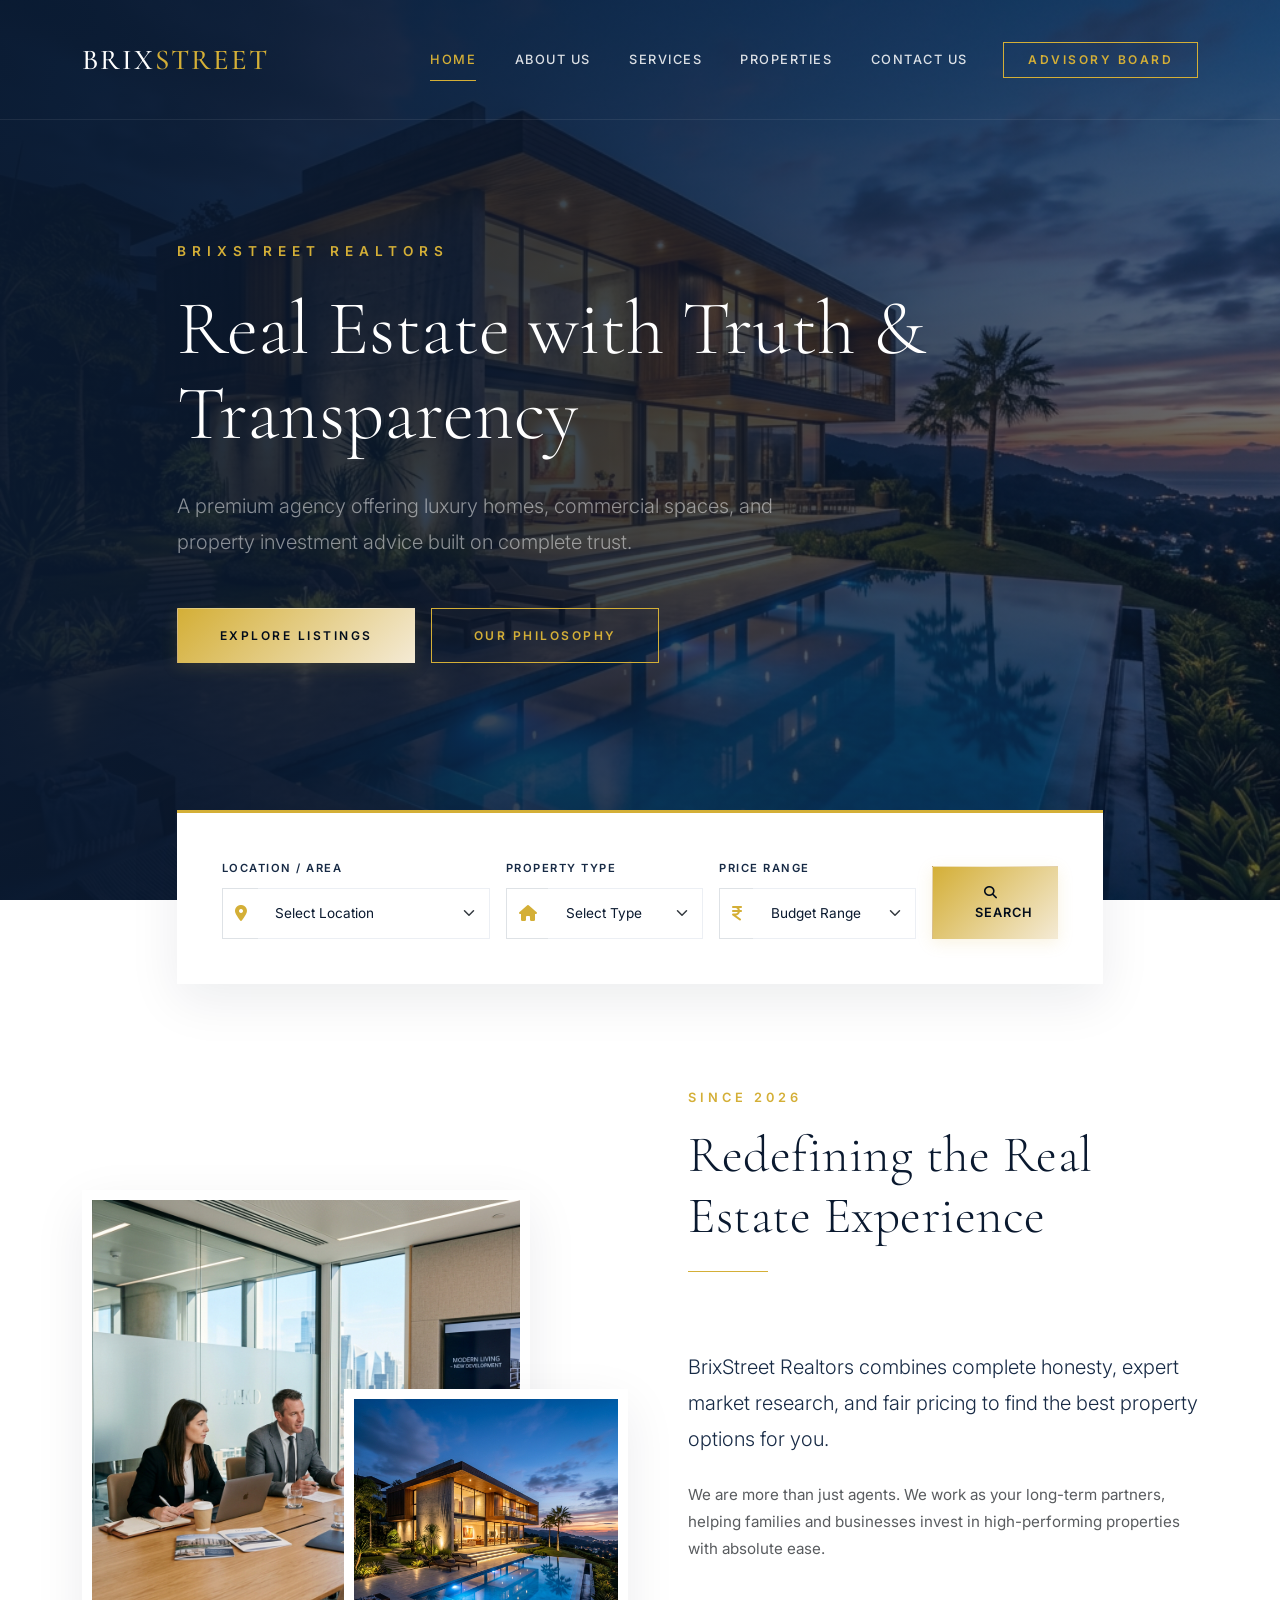
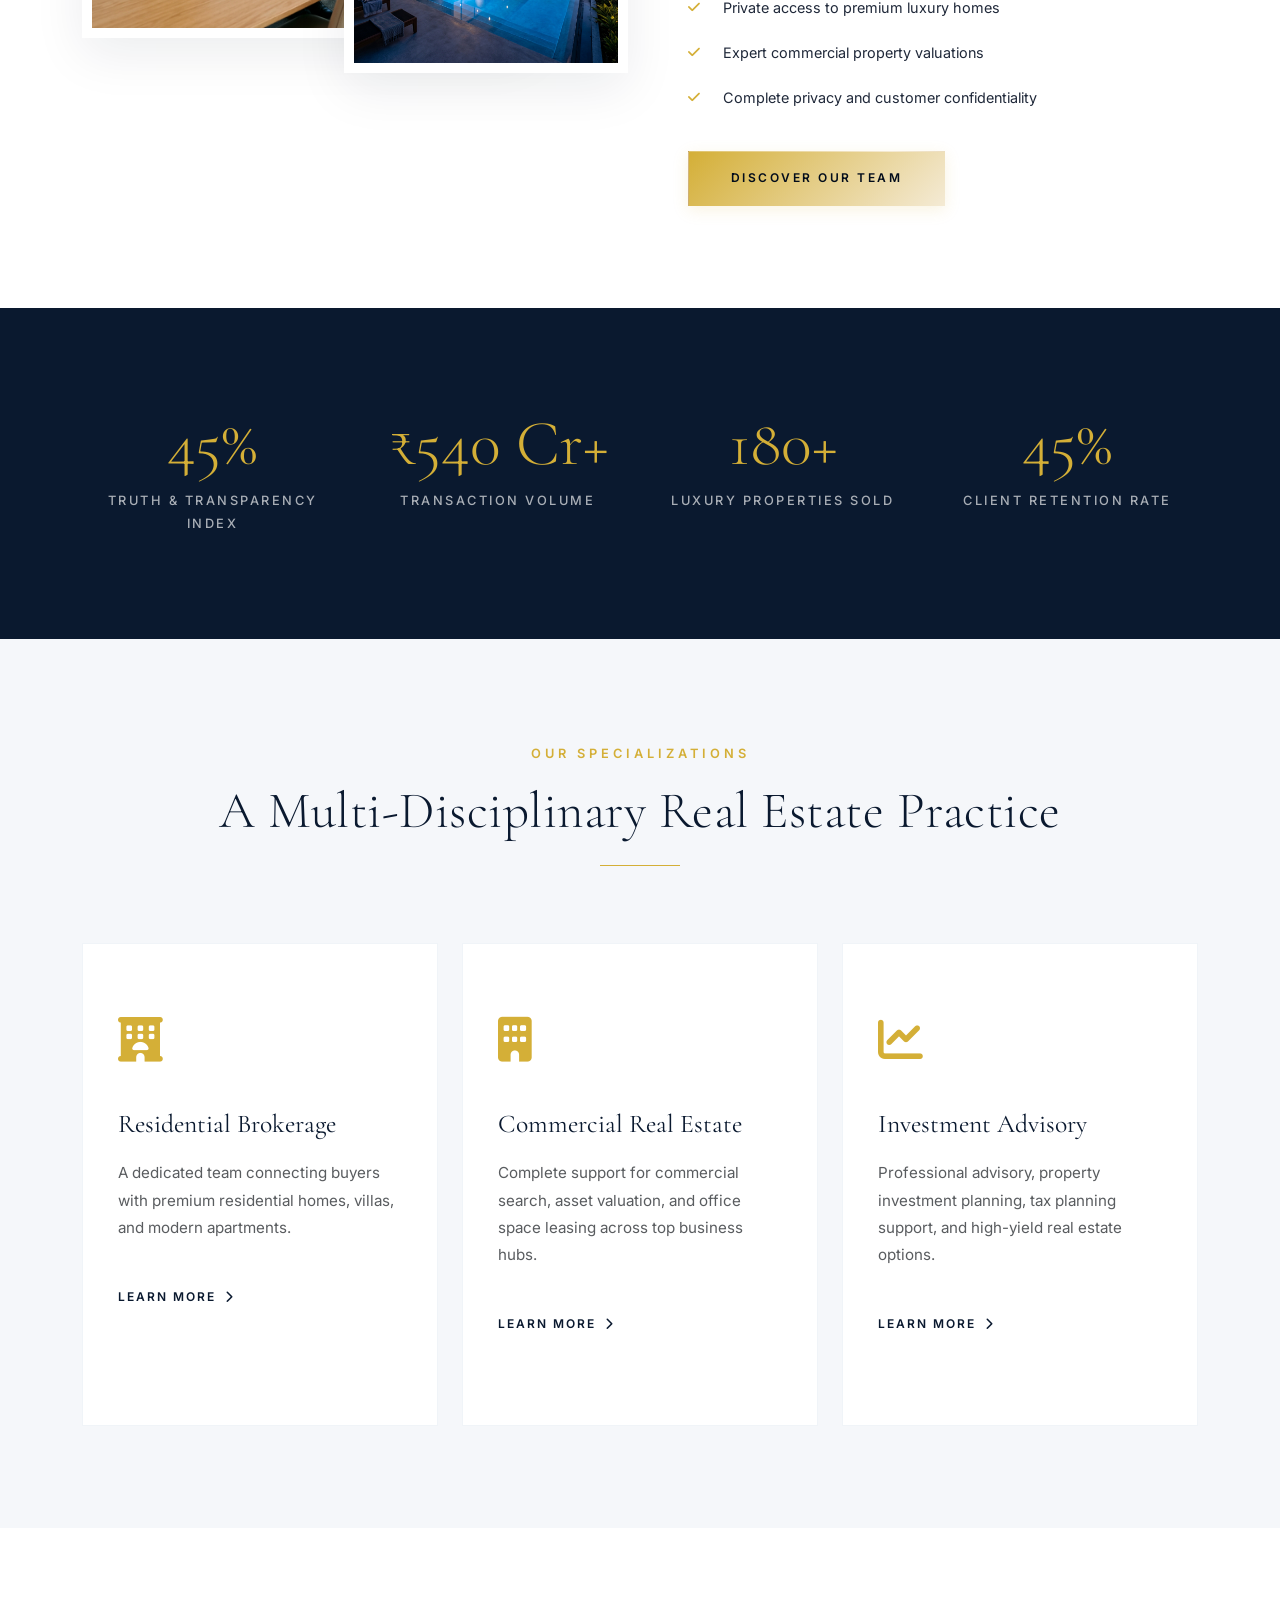
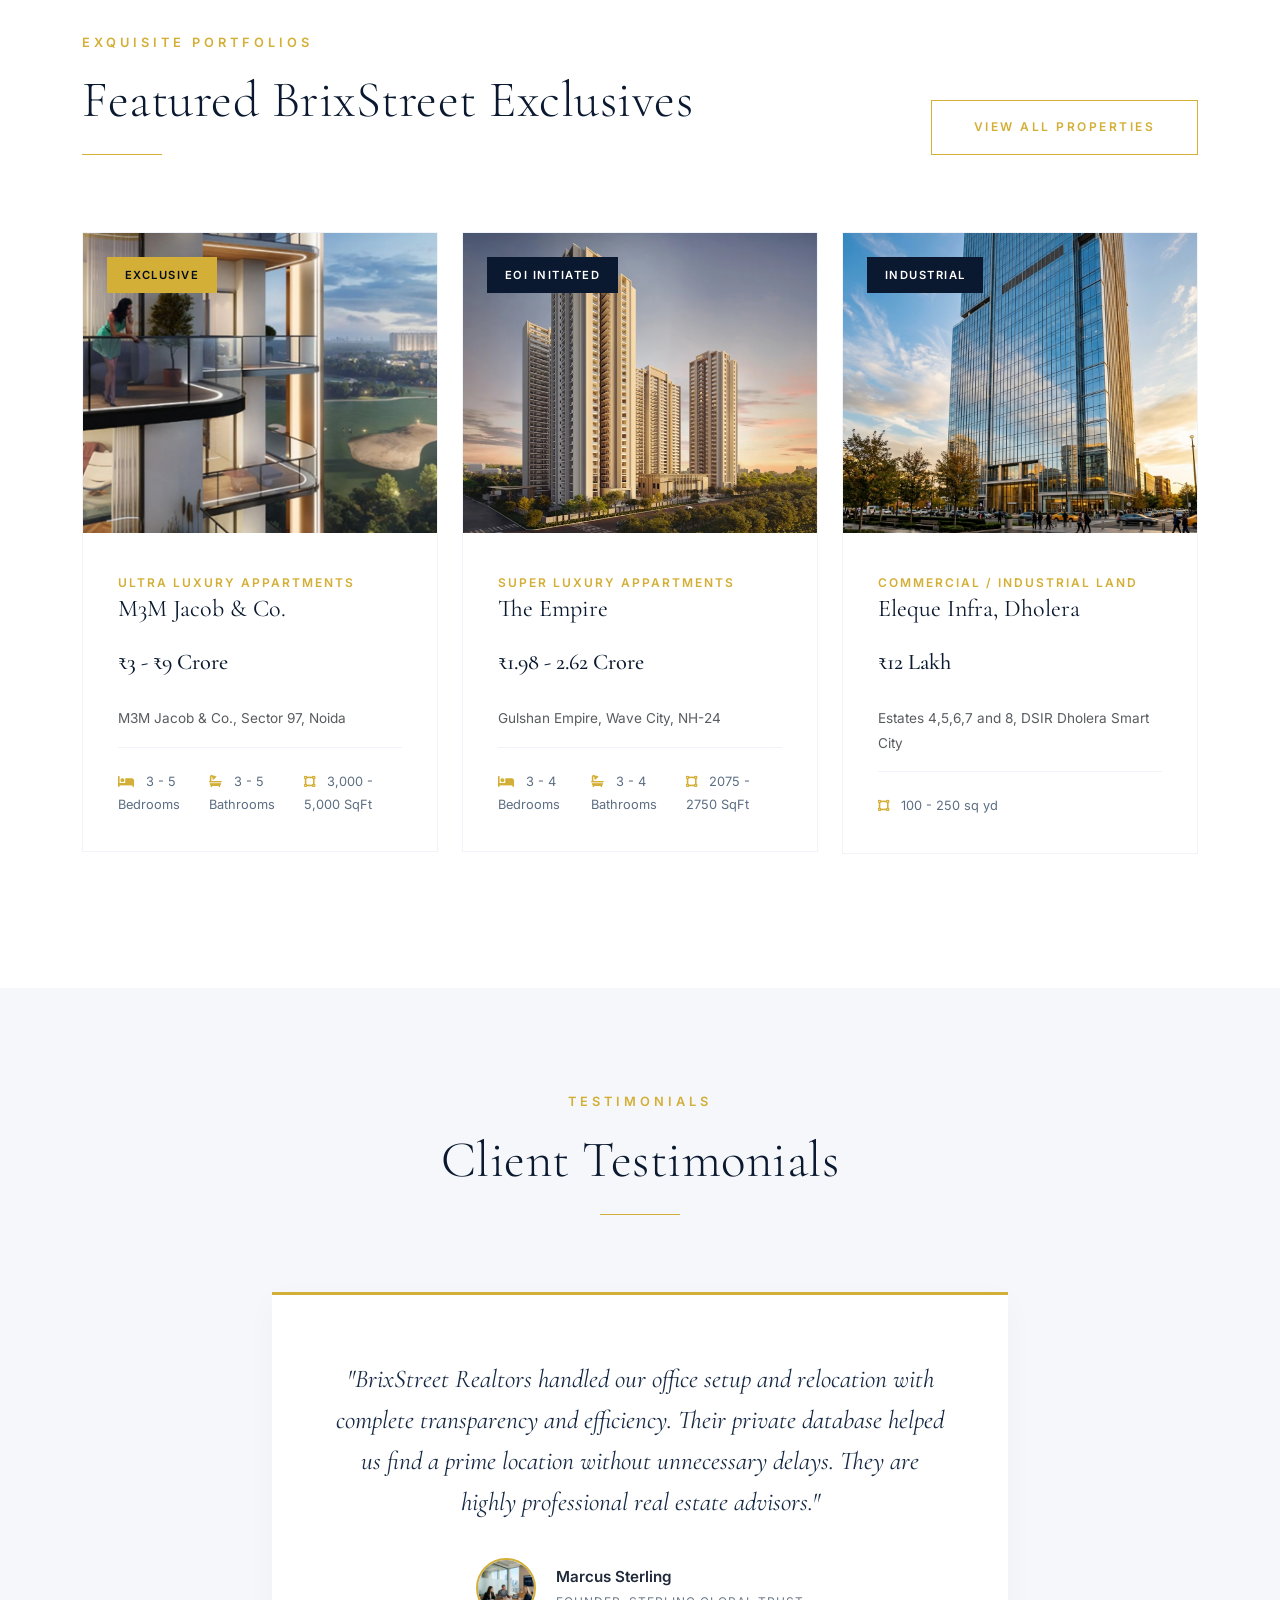
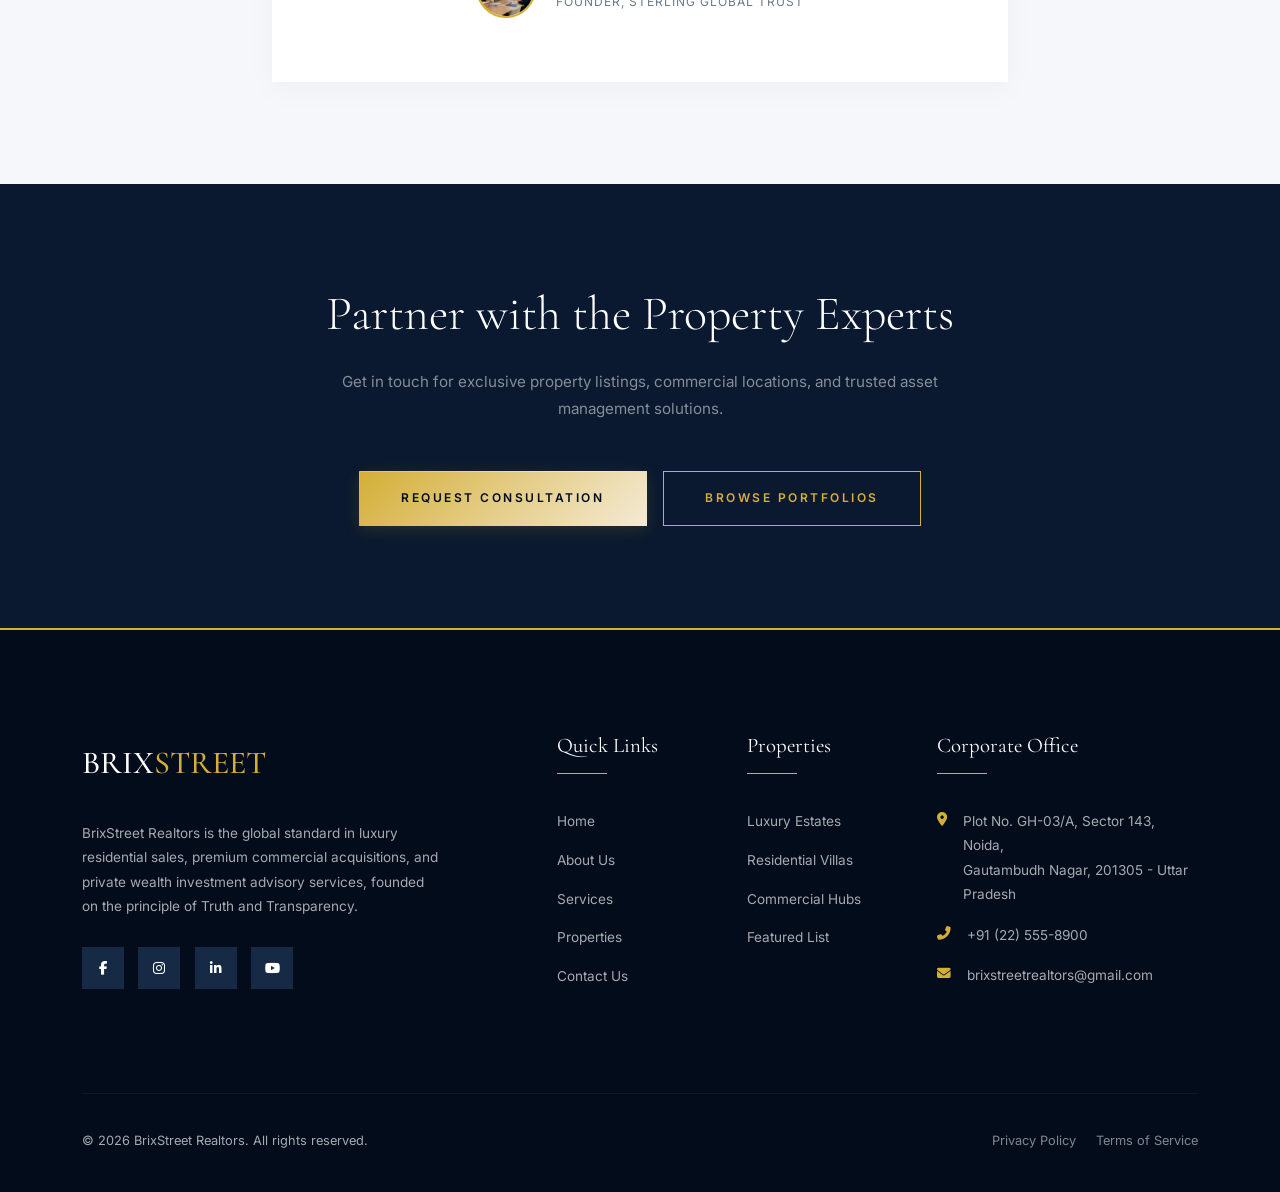
==== index.html @ 26a842df "Website rebaselined with modular and reusalbe properties page. v0.41 Properties page to be modular a" ====
<!DOCTYPE html>
<html lang="en">
<head>
    <meta charset="UTF-8">
    <meta name="viewport" content="width=device-width, initial-scale=1.0">
    <title>BrixStreet Realtors | Real Estate with Truth & Transparency</title>
    <!-- Meta Tags for SEO -->
    <meta name="description" content="BrixStreet Realtors is a premium real estate agency built on Truth and Transparency, curating luxury homes, commercial spaces, and residential properties.">
    <meta name="keywords" content="BrixStreet, luxury homes, commercial real estate, investment advisory, realtors, premium properties, buy house, India">
    <meta name="author" content="BrixStreet Realtors">
    <link rel="canonical" href="https://www.brixstreet.com/index.html">
    
    <!-- Bootstrap CSS -->
    <link href="https://cdn.jsdelivr.net/npm/bootstrap@5.3.2/dist/css/bootstrap.min.css" rel="stylesheet">
    <!-- Font Awesome Icons -->
    <link href="https://cdnjs.cloudflare.com/ajax/libs/font-awesome/6.4.0/css/all.min.css" rel="stylesheet">
    <!-- Custom Style Sheet -->
    <link href="css/style.css" rel="stylesheet">

    <!-- Schema Markup JSON-LD -->
    <script type="application/ld+json">
    {
      "@context": "https://schema.org",
      "@type": "RealEstateAgent",
      "name": "BrixStreet Realtors",
      "image": "https://www.brixstreet.com/images/hero.png",
      "@id": "https://www.brixstreet.com/#agent",
      "url": "https://www.brixstreet.com",
      "telephone": "+91-22-555-8900",
      "priceRange": "$$$$",
      "address": {
        "@type": "PostalAddress",
        "streetAddress": "Plot No. GH-03/A, Sector 143, Noida",
        "addressLocality": "Gautambudh Nagar",
        "addressRegion": "Uttar Pradesh",
        "postalCode": "201305",
        "addressCountry": "IN"
      },
      "geo": {
        "@type": "GeoCoordinates",
        "latitude": 28.4986,
        "longitude": 77.4231
      },
      "openingHoursSpecification": {
        "@type": "OpeningHoursSpecification",
        "dayOfWeek": [
          "Monday",
          "Tuesday",
          "Wednesday",
          "Thursday",
          "Friday"
        ],
        "opens": "09:00",
        "closes": "18:00"
      },
      "sameAs": [
        "https://www.facebook.com/brixstreet",
        "https://www.instagram.com/brixstreet",
        "https://www.linkedin.com/company/brixstreet"
      ]
    }
    </script>
</head>
<body>

    <!-- Sticky Navigation Bar -->
    <header>
        <nav class="navbar navbar-expand-lg navbar-dark navbar-custom fixed-top" id="mainNavbar" aria-label="Main Navigation">
            <div class="container">
                <a class="navbar-brand" href="index.html" aria-label="BrixStreet Realtors Home">BRIX<span>STREET</span></a>
                <button class="navbar-toggler" type="button" data-bs-toggle="collapse" data-bs-target="#navbarNav" aria-controls="navbarNav" aria-expanded="false" aria-label="Toggle navigation Menu">
                    <span class="toggler-icon"></span>
                    <span class="toggler-icon"></span>
                    <span class="toggler-icon"></span>
                </button>
                <div class="collapse navbar-collapse justify-content-end" id="navbarNav">
                    <ul class="navbar-nav align-items-lg-center">
                        <li class="nav-item">
                            <a class="nav-link active" href="index.html" aria-current="page">Home</a>
                        </li>
                        <li class="nav-item">
                            <a class="nav-link" href="about.html">About Us</a>
                        </li>
                        <li class="nav-item">
                            <a class="nav-link" href="services.html">Services</a>
                        </li>
                        <li class="nav-item">
                            <a class="nav-link" href="properties.html">Properties</a>
                        </li>
                        <li class="nav-item">
                            <a class="nav-link" href="contact.html">Contact Us</a>
                        </li>
                        <li class="nav-item ms-lg-3 mt-3 mt-lg-0">
                            <a class="btn btn-outline-gold px-4 py-2" href="contact.html" style="font-size: 0.75rem; padding: 0.6rem 1.5rem;" aria-label="Contact Advisory Board">Advisory Board</a>
                        </li>
                    </ul>
                </div>
            </div>
        </nav>
    </header>

    <main>
        <!-- Hero Section -->
        <section class="hero-section" style="background-image: url('images/hero.png');" id="homeHero" aria-label="Introduction Banner">
            <div class="hero-overlay"></div>
            <div class="container hero-content">
                <div class="row align-items-center">
                    <div class="col-lg-10 offset-lg-1 text-center text-lg-start animate-slide-up">
                        <span class="hero-subtitle">BrixStreet Realtors</span>
                        <h1 class="hero-title">Real Estate with Truth & Transparency</h1>
                        <p class="lead text-white-50 mb-5" style="max-width: 650px;">A premium agency offering luxury homes, commercial spaces, and property investment advice built on complete trust.</p>
                        <div class="d-flex flex-column flex-sm-row justify-content-center justify-content-lg-start gap-3">
                            <a href="properties.html" class="btn btn-gold" aria-label="Explore property listings">Explore Listings</a>
                            <a href="about.html" class="btn btn-outline-gold" aria-label="Learn about our philosophy">Our Philosophy</a>
                        </div>
                    </div>
                </div>
            </div>
        </section>

        <!-- Search/Filter Panel -->
        <section class="container" aria-label="Property Search Bar">
            <div class="row">
                <div class="col-lg-10 offset-lg-1">
                    <div class="search-filter-box animate-fade-in">
                        <form id="heroSearchForm" class="row g-3 align-items-end">
                            <div class="col-md-4">
                                <label for="search-location">Location / Area</label>
                                <div class="input-group">
                                    <span class="input-group-text bg-white border-end-0 rounded-0 text-muted"><i class="fas fa-map-marker-alt text-gold" aria-hidden="true"></i></span>
                                    <select class="form-select border-start-0 rounded-0" id="search-location" aria-label="Select property location" required>
                                        <option value="" selected disabled>Select Location</option>
                                        <option value="mumbai">Mumbai, MH</option>
                                        <option value="delhi">Delhi NCR</option>
                                        <option value="bengaluru">Bengaluru, KA</option>
                                        <option value="hyderabad">Hyderabad, TS</option>
                                    </select>
                                </div>
                            </div>
                            <div class="col-md-3">
                                <label for="search-type">Property Type</label>
                                <div class="input-group">
                                    <span class="input-group-text bg-white border-end-0 rounded-0 text-muted"><i class="fas fa-home text-gold" aria-hidden="true"></i></span>
                                    <select class="form-select border-start-0 rounded-0" id="search-type" aria-label="Select property type" required>
                                        <option value="" selected disabled>Select Type</option>
                                        <option value="residential">Luxury Villa / Apartment</option>
                                        <option value="commercial">Commercial Office</option>
                                        <option value="luxury">Signature Penthouse</option>
                                    </select>
                                </div>
                            </div>
                            <div class="col-md-3">
                                <label for="search-price">Price Range</label>
                                <div class="input-group">
                                    <span class="input-group-text bg-white border-end-0 rounded-0 text-muted"><i class="fas fa-indian-rupee-sign text-gold" aria-hidden="true"></i></span>
                                    <select class="form-select border-start-0 rounded-0" id="search-price" aria-label="Select budget range" required>
                                        <option value="" selected disabled>Budget Range</option>
                                        <option value="1cr-5cr">₹1.0 Crore - ₹5.0 Crore</option>
                                        <option value="5cr-15cr">₹5.0 Crore - ₹15.0 Crore</option>
                                        <option value="15cr-plus">₹15.0 Crore +</option>
                                    </select>
                                </div>
                            </div>
                            <div class="col-md-2">
                                <button type="submit" class="btn btn-gold w-100 py-3" style="font-size: 0.8rem; letter-spacing: 1px;" aria-label="Execute Search"><i class="fas fa-search me-2" aria-hidden="true"></i> Search</button>
                            </div>
                        </form>
                    </div>
                </div>
            </div>
        </section>

        <!-- About Section Teaser -->
        <section class="section-padding" id="homeAbout" aria-label="About BrixStreet Teaser">
            <div class="container">
                <div class="row align-items-center">
                    <div class="col-lg-6 mb-5 mb-lg-0 animate-slide-in-left">
                        <div class="about-image-stack">
                            <img src="images/about.png" alt="BrixStreet Realtors Executive Meeting" class="image-stack-main img-fluid" loading="lazy">
                            <img src="images/hero.png" alt="Luxury Architectural Estate Close-up" class="image-stack-sub img-fluid" loading="lazy">
                        </div>
                    </div>
                    <div class="col-lg-6 ps-lg-5 animate-slide-in-right">
                        <div class="section-title-wrap">
                            <span class="section-subtitle">Since 2026</span>
                            <h2 class="section-title">Redefining the Real Estate Experience</h2>
                        </div>
                        <p class="lead mb-4" style="color: var(--color-primary-light);">BrixStreet Realtors combines complete honesty, expert market research, and fair pricing to find the best property options for you.</p>
                        <p class="text-muted mb-4">We are more than just agents. We work as your long-term partners, helping families and businesses invest in high-performing properties with absolute ease.</p>
                        <ul class="about-features-list">
                            <li>Private access to premium luxury homes</li>
                            <li>Expert commercial property valuations</li>
                            <li>Complete privacy and customer confidentiality</li>
                        </ul>
                        <a href="about.html" class="btn btn-gold mt-2" aria-label="Discover our advisory team">Discover Our Team</a>
                    </div>
                </div>
            </div>
        </section>

        <!-- Stats Counter Section -->
        <section class="stats-section" id="statsSection" aria-label="Business Metrics Counter">
            <div class="container">
                <div class="row g-4 justify-content-center">
                    <div class="col-md-3 col-sm-6">
                        <div class="stat-item">
                            <div class="stat-number" data-target="100" data-suffix="%">0</div>
                            <div class="stat-title">Truth & Transparency Index</div>
                        </div>
                    </div>
                    <div class="col-md-3 col-sm-6">
                        <div class="stat-item">
                            <div class="stat-number" data-prefix="₹" data-target="1500" data-suffix=" Cr+">₹0</div>
                            <div class="stat-title">Transaction Volume</div>
                        </div>
                    </div>
                    <div class="col-md-3 col-sm-6">
                        <div class="stat-item">
                            <div class="stat-number" data-target="450" data-suffix="+">0</div>
                            <div class="stat-title">Luxury Properties Sold</div>
                        </div>
                    </div>
                    <div class="col-md-3 col-sm-6">
                        <div class="stat-item">
                            <div class="stat-number" data-target="98" data-suffix="%">0</div>
                            <div class="stat-title">Client Retention Rate</div>
                        </div>
                    </div>
                </div>
            </div>
        </section>

        <!-- Services Highlights -->
        <section class="section-padding bg-gray" id="homeServices" aria-label="Our Divisions">
            <div class="container">
                <div class="section-title-wrap section-title-center">
                    <span class="section-subtitle">Our Specializations</span>
                    <h2 class="section-title section-title-center">A Multi-Disciplinary Real Estate Practice</h2>
                </div>
                
                <div class="row g-4">
                    <div class="col-lg-4 col-md-6 animate-slide-up">
                        <div class="service-box">
                            <div class="service-icon"><i class="fas fa-hotel" aria-hidden="true"></i></div>
                            <h3 class="service-title">Residential Brokerage</h3>
                            <p class="text-muted">A dedicated team connecting buyers with premium residential homes, villas, and modern apartments.</p>
                            <a href="services.html#residential" class="service-link" aria-label="Read more about residential brokerage">Learn More <i class="fas fa-chevron-right ms-1" aria-hidden="true"></i></a>
                        </div>
                    </div>
                    <div class="col-lg-4 col-md-6 animate-slide-up" style="transition-delay: 0.1s;">
                        <div class="service-box">
                            <div class="service-icon"><i class="fas fa-building" aria-hidden="true"></i></div>
                            <h3 class="service-title">Commercial Real Estate</h3>
                            <p class="text-muted">Complete support for commercial search, asset valuation, and office space leasing across top business hubs.</p>
                            <a href="services.html#commercial" class="service-link" aria-label="Read more about commercial brokerages">Learn More <i class="fas fa-chevron-right ms-1" aria-hidden="true"></i></a>
                        </div>
                    </div>
                    <div class="col-lg-4 col-md-6 offset-md-3 offset-lg-0 animate-slide-up" style="transition-delay: 0.2s;">
                        <div class="service-box">
                            <div class="service-icon"><i class="fas fa-chart-line" aria-hidden="true"></i></div>
                            <h3 class="service-title">Investment Advisory</h3>
                            <p class="text-muted">Professional advisory, property investment planning, tax planning support, and high-yield real estate options.</p>
                            <a href="services.html#investment" class="service-link" aria-label="Read more about wealth investment advisory">Learn More <i class="fas fa-chevron-right ms-1" aria-hidden="true"></i></a>
                        </div>
                    </div>
                </div>
            </div>
        </section>

        <!-- Featured Properties Section -->
        <section class="section-padding" id="homeFeatured" aria-label="Featured Properties">
            <div class="container">
                <div class="row align-items-end section-title-wrap">
                    <div class="col-md-8">
                        <span class="section-subtitle">Exquisite Portfolios</span>
                        <h2 class="section-title">Featured BrixStreet Exclusives</h2>
                    </div>
                    <div class="col-md-4 text-md-end mt-3 mt-md-0">
                        <a href="properties.html" class="btn btn-outline-gold" aria-label="View entire property portfolio">View All Properties</a>
                    </div>
                </div>
                
                <!-- Dynamic grid populated by properties-renderer.js -->
                <div class="row g-4" id="featuredPropertiesGrid">
                    <!-- Cards will render here dynamically, sorted by clicks -->
                </div>
            </div>
        </section>

        <!-- Testimonials Section -->
        <section class="section-padding testimonial-section" id="testimonials" aria-label="Endorsements">
            <div class="container">
                <div class="section-title-wrap section-title-center">
                    <span class="section-subtitle">Testimonials</span>
                    <h2 class="section-title section-title-center">Client Testimonials</h2>
                </div>
                
                <div class="row">
                    <div class="col-lg-8 offset-lg-2">
                        <div class="testimonial-card animate-fade-in">
                            <blockquote class="testimonial-quote">
                                "BrixStreet Realtors handled our office setup and relocation with complete transparency and efficiency. Their private database helped us find a prime location without unnecessary delays. They are highly professional real estate advisors."
                            </blockquote>
                            <div class="testimonial-client">
                                <img src="images/about.png" alt="Portrait of Marcus Sterling, Founder of Sterling Global Trust" class="testimonial-client-img" loading="lazy">
                                <div class="testimonial-client-info">
                                    <cite class="testimonial-client-name" style="font-style: normal;">Marcus Sterling</cite>
                                    <div class="testimonial-client-role">Founder, Sterling Global Trust</div>
                                </div>
                            </div>
                        </div>
                    </div>
                </div>
            </div>
        </section>

        <!-- Call to Action Banner -->
        <section class="section-padding bg-navy text-white text-center" style="position: relative; overflow: hidden;" aria-label="Consultation CTA">
            <div class="container animate-slide-up">
                <h2 class="font-heading mb-4 text-white animate-fade-in" style="font-size: clamp(2rem, 4vw, 3rem); font-weight: 300;">Partner with the Property Experts</h2>
                <p class="mb-5 mx-auto text-white-50" style="max-width: 600px; font-size: 0.95rem;">Get in touch for exclusive property listings, commercial locations, and trusted asset management solutions.</p>
                <div class="d-flex justify-content-center gap-3">
                    <a href="contact.html" class="btn btn-gold" aria-label="Request a private advisor consultation">Request Consultation</a>
                    <a href="properties.html" class="btn btn-outline-gold" aria-label="Browse signature properties portfolios">Browse Portfolios</a>
                </div>
            </div>
        </section>
    </main>

    <!-- Footer -->
    <footer class="footer" aria-label="Site Footer">
        <div class="container">
            <div class="row g-4">
                <div class="col-lg-4">
                    <a class="footer-logo" href="index.html" aria-label="BrixStreet Realtors Homepage">BRIX<span>STREET</span></a>
                    <p class="mb-4 pr-lg-4" style="font-size: 0.85rem; line-height: 1.8;">BrixStreet Realtors is the global standard in luxury residential sales, premium commercial acquisitions, and private wealth investment advisory services, founded on the principle of Truth and Transparency.</p>
                    <div class="footer-socials">
                        <a href="#" aria-label="Follow BrixStreet Realtors on Facebook"><i class="fab fa-facebook-f" aria-hidden="true"></i></a>
                        <a href="#" aria-label="Follow BrixStreet Realtors on Instagram"><i class="fab fa-instagram" aria-hidden="true"></i></a>
                        <a href="#" aria-label="Follow BrixStreet Realtors on LinkedIn"><i class="fab fa-linkedin-in" aria-hidden="true"></i></a>
                        <a href="#" aria-label="Follow BrixStreet Realtors on YouTube"><i class="fab fa-youtube" aria-hidden="true"></i></a>
                    </div>
                </div>
                <div class="col-md-4 col-lg-2 offset-lg-1">
                    <h4 class="font-heading text-white">Quick Links</h4>
                    <ul class="footer-links">
                        <li><a href="index.html">Home</a></li>
                        <li><a href="about.html">About Us</a></li>
                        <li><a href="services.html">Services</a></li>
                        <li><a href="properties.html">Properties</a></li>
                        <li><a href="contact.html">Contact Us</a></li>
                    </ul>
                </div>
                <div class="col-md-4 col-lg-2">
                    <h4 class="font-heading text-white">Properties</h4>
                    <ul class="footer-links">
                        <li><a href="properties.html?type=luxury">Luxury Estates</a></li>
                        <li><a href="properties.html?type=residential">Residential Villas</a></li>
                        <li><a href="properties.html?type=commercial">Commercial Hubs</a></li>
                        <li><a href="properties.html">Featured List</a></li>
                    </ul>
                </div>
                <div class="col-md-4 col-lg-3">
                    <h4 class="font-heading text-white">Corporate Office</h4>
                    <address class="mb-0" style="font-style: normal; font-size: 0.85rem; line-height: 1.8;">
                        <span class="mb-3 d-flex"><i class="fas fa-map-marker-alt text-gold me-3 mt-1" aria-hidden="true"></i> Plot No. GH-03/A, Sector 143, Noida,<br>Gautambudh Nagar, 201305 - Uttar Pradesh</span>
                        <span class="mb-3 d-flex"><i class="fas fa-phone-alt text-gold me-3 mt-1" aria-hidden="true"></i> +91 (22) 555-8900</span>
                        <span class="mb-0 d-flex"><i class="fas fa-envelope text-gold me-3 mt-1" aria-hidden="true"></i> brixstreetrealtors@gmail.com</span>
                    </address>
                </div>
            </div>
            
            <div class="footer-bottom text-center">
                <div class="row align-items-center">
                    <div class="col-md-6 text-md-start mb-3 mb-md-0">
                        &copy; 2026 BrixStreet Realtors. All rights reserved.
                    </div>
                    <div class="col-md-6 text-md-end">
                        <a href="#" class="text-white-50 me-3" style="font-size: 0.8rem;">Privacy Policy</a>
                        <a href="#" class="text-white-50" style="font-size: 0.8rem;">Terms of Service</a>
                    </div>
                </div>
            </div>
        </div>
    </footer>

    <!-- Bootstrap JS Bundle -->
    <script src="https://cdn.jsdelivr.net/npm/bootstrap@5.3.2/dist/js/bootstrap.bundle.min.js"></script>
    <!-- Properties Database -->
    <script src="js/properties-data.js"></script>
    <!-- Properties Renderer -->
    <script src="js/properties-renderer.js"></script>
    <!-- Custom Main Script -->
    <script src="js/main.js"></script>
</body>
</html>
---- css/style.css ----
/* ==========================================================================
   BRIXSTREET REALTORS - PREMIUM UTILITY STYLE SHEET
   Theme: Luxury, Modern, Minimal, Professional
   Colors: Dark Blue (#0A192F), White (#FFFFFF), Brushed Gold (#D4AF37)
   ========================================================================== */

/* Import Google Fonts - Cormorant Garamond & Inter */
@import url('https://fonts.googleapis.com/css2?family=Cormorant+Garamond:ital,wght@0,300;0,400;0,500;0,600;0,700;1,400&family=Inter:wght@300;400;500;600;700&display=swap');

:root {
    --color-primary: #0A192F;
    --color-primary-light: #172A45;
    --color-primary-dark: #020C1B;
    --color-gold: #D4AF37;
    --color-gold-hover: #C5A059;
    --color-gold-light: #F4EAD4;
    --color-text-dark: #20293A;
    --color-text-light: #F8F9FA;
    --color-bg-gray: #F5F7FA;
    
    --font-heading: 'Cormorant Garamond', serif;
    --font-body: 'Inter', sans-serif;
    
    --transition-smooth: all 0.5s cubic-bezier(0.16, 1, 0.3, 1);
    --shadow-soft: 0 8px 30px rgba(0, 0, 0, 0.03);
    --shadow-medium: 0 16px 48px rgba(10, 25, 47, 0.08);
}

/* --- Global Base --- */
* {
    margin: 0;
    padding: 0;
    box-sizing: border-box;
}

body {
    font-family: var(--font-body);
    color: var(--color-text-dark);
    background-color: #FFFFFF;
    overflow-x: hidden;
    line-height: 1.8;
    font-size: 0.95rem;
    -webkit-font-smoothing: antialiased;
}

h1, h2, h3, h4, h5, h6 {
    font-family: var(--font-heading);
    color: var(--color-primary);
    font-weight: 500;
}

a {
    color: var(--color-primary);
    text-decoration: none;
    transition: var(--transition-smooth);
}

a:hover {
    color: var(--color-gold);
}

.text-gold {
    color: var(--color-gold) !important;
}

.bg-navy {
    background-color: var(--color-primary) !important;
}

.bg-navy-light {
    background-color: var(--color-primary-light) !important;
}

.bg-gray {
    background-color: var(--color-bg-gray) !important;
}

/* Focus indicator for Accessibility */
a:focus, button:focus, input:focus, select:focus, textarea:focus {
    outline: 2px solid var(--color-gold);
    outline-offset: 3px;
}

/* --- Premium Buttons --- */
@keyframes goldShimmer {
    0% { background-position: 0% 50%; }
    50% { background-position: 100% 50%; }
    100% { background-position: 0% 50%; }
}

.btn-gold {
    background: linear-gradient(135deg, #D4AF37 0%, #F4EAD4 50%, #C5A059 100%);
    background-size: 200% 200%;
    color: var(--color-primary-dark) !important;
    font-family: var(--font-body);
    font-weight: 600;
    font-size: 0.75rem;
    letter-spacing: 2.5px;
    text-transform: uppercase;
    padding: 1.1rem 2.6rem;
    border: 1px solid transparent;
    border-radius: 0;
    transition: var(--transition-smooth);
    box-shadow: 0 4px 15px rgba(212, 175, 55, 0.15);
}

.btn-gold:hover {
    animation: goldShimmer 2s ease infinite;
    box-shadow: 0 6px 20px rgba(212, 175, 55, 0.3);
    transform: translateY(-2px);
}

.btn-outline-gold {
    background-color: transparent;
    color: var(--color-gold) !important;
    font-family: var(--font-body);
    font-weight: 600;
    font-size: 0.75rem;
    letter-spacing: 2.5px;
    text-transform: uppercase;
    padding: 1.1rem 2.6rem;
    border: 1px solid var(--color-gold);
    border-radius: 0;
    transition: var(--transition-smooth);
}

.btn-outline-gold:hover {
    background: linear-gradient(135deg, #D4AF37 0%, #C5A059 100%);
    color: var(--color-primary-dark) !important;
    border-color: transparent;
    box-shadow: 0 6px 15px rgba(212, 175, 55, 0.2);
    transform: translateY(-2px);
}

/* --- Sticky Navigation Bar --- */
.navbar-custom {
    padding: 1.8rem 0;
    background-color: transparent;
    transition: var(--transition-smooth);
    border-bottom: 1px solid rgba(255, 255, 255, 0.08);
    z-index: 1000;
}

.navbar-custom.navbar-scrolled {
    padding: 0.9rem 0;
    background-color: rgba(10, 25, 47, 0.96);
    backdrop-filter: blur(15px);
    -webkit-backdrop-filter: blur(15px);
    box-shadow: 0 10px 40px rgba(2, 12, 27, 0.15);
    border-bottom: 1px solid rgba(212, 175, 55, 0.2);
}

.navbar-custom .navbar-brand {
    font-family: var(--font-heading);
    font-weight: 500;
    font-size: 1.8rem;
    letter-spacing: 2px;
}

.navbar-custom .navbar-brand span {
    color: var(--color-gold);
}

.navbar-custom .nav-link {
    font-family: var(--font-body);
    font-size: 0.8rem;
    font-weight: 500;
    letter-spacing: 1.5px;
    text-transform: uppercase;
    color: #FFFFFF !important;
    padding: 0.5rem 1.1rem !important;
    margin: 0 0.1rem;
    position: relative;
    opacity: 0.85;
}

.navbar-custom .nav-link::after {
    content: '';
    position: absolute;
    bottom: -2px;
    left: 1.1rem;
    width: 0;
    height: 1px;
    background-color: var(--color-gold);
    transition: var(--transition-smooth);
}

.navbar-custom .nav-link:hover::after,
.navbar-custom .nav-link.active::after {
    width: calc(100% - 2.2rem);
}

.navbar-custom .nav-link:hover,
.navbar-custom .nav-link.active {
    color: var(--color-gold) !important;
    opacity: 1;
}

/* Accessibility: Active link screen-reader support */
.navbar-custom .nav-link.active::before {
    content: '';
    position: absolute;
    width: 1px;
    height: 1px;
    overflow: hidden;
}

/* Custom Hamburger Icon */
.navbar-toggler {
    border: none;
    outline: none !important;
    padding: 0;
}

.toggler-icon {
    width: 28px;
    height: 1px;
    background-color: #FFFFFF;
    display: block;
    margin: 7px 0;
    transition: var(--transition-smooth);
}

.navbar-toggler[aria-expanded="true"] .toggler-icon:nth-child(1) {
    transform: translateY(8px) rotate(45deg);
}

.navbar-toggler[aria-expanded="true"] .toggler-icon:nth-child(2) {
    opacity: 0;
}

.navbar-toggler[aria-expanded="true"] .toggler-icon:nth-child(3) {
    transform: translateY(-8px) rotate(-45deg);
}

/* --- Hero Section --- */
.hero-section {
    position: relative;
    height: 100vh;
    min-height: 750px;
    display: flex;
    align-items: center;
    background-size: cover;
    background-position: center;
    background-attachment: scroll; /* Fallback for iOS */
}

@media (min-width: 992px) {
    .hero-section {
        background-attachment: fixed;
    }
}

.hero-overlay {
    position: absolute;
    top: 0;
    left: 0;
    width: 100%;
    height: 100%;
    background: linear-gradient(to right, rgba(10, 25, 47, 0.95) 0%, rgba(10, 25, 47, 0.6) 100%);
    z-index: 1;
}

.hero-content {
    position: relative;
    z-index: 2;
    color: #FFFFFF;
}

@keyframes letterExpand {
    0% { letter-spacing: 2px; opacity: 0; }
    100% { letter-spacing: 6px; opacity: 1; }
}

.hero-subtitle {
    font-size: 0.85rem;
    text-transform: uppercase;
    letter-spacing: 6px;
    color: var(--color-gold);
    font-weight: 600;
    margin-bottom: 1.5rem;
    display: inline-block;
    animation: letterExpand 1.5s cubic-bezier(0.16, 1, 0.3, 1) forwards;
}

.hero-title {
    font-size: clamp(2.8rem, 6vw, 5.2rem);
    font-weight: 300;
    line-height: 1.1;
    margin-bottom: 2rem;
    color: #FFFFFF;
}

/* Search/Filter Container */
.search-filter-box {
    position: relative;
    z-index: 5;
    margin-top: -90px;
    background-color: #FFFFFF;
    padding: 2.8rem;
    box-shadow: var(--shadow-medium);
    border-top: 3px solid var(--color-gold);
}

.search-filter-box label {
    font-size: 0.7rem;
    font-weight: 600;
    text-transform: uppercase;
    letter-spacing: 1.5px;
    color: var(--color-primary-light);
    margin-bottom: 0.6rem;
    display: block;
}

.search-filter-box .form-control,
.search-filter-box .form-select {
    border: 1px solid #ECEFF4;
    border-radius: 0;
    padding: 0.9rem 1.1rem;
    font-size: 0.85rem;
    color: var(--color-primary);
    transition: var(--transition-smooth);
}

.search-filter-box .form-control:focus,
.search-filter-box .form-select:focus {
    box-shadow: none;
    border-color: var(--color-gold);
}

/* --- Section Layouts --- */
.section-padding {
    padding: clamp(4rem, 8vw, 8rem) 0;
}

.section-title-wrap {
    margin-bottom: clamp(3rem, 6vw, 5rem);
}

.section-subtitle {
    font-size: 0.8rem;
    font-weight: 600;
    text-transform: uppercase;
    letter-spacing: 4px;
    color: var(--color-gold);
    display: block;
    margin-bottom: 1rem;
}

.section-title {
    font-size: clamp(2.2rem, 4vw, 3.2rem);
    font-weight: 300;
    position: relative;
    padding-bottom: 1.5rem;
    margin-bottom: 0;
    letter-spacing: 0.5px;
}

.section-title::after {
    content: '';
    position: absolute;
    bottom: 0;
    left: 0;
    width: 80px;
    height: 1px;
    background-color: var(--color-gold);
}

.section-title-center {
    text-align: center;
}

.section-title-center::after {
    left: 50%;
    transform: translateX(-50%);
}

/* --- Luxury Property Card --- */
.property-card {
    background-color: #FFFFFF;
    border: 1px solid #F0F4F8;
    transition: var(--transition-smooth);
    margin-bottom: 2rem;
    position: relative;
}

.property-img-wrap {
    position: relative;
    overflow: hidden;
    height: 300px;
}

.property-img-wrap img {
    width: 100%;
    height: 100%;
    object-fit: cover;
    transition: all 0.8s cubic-bezier(0.16, 1, 0.3, 1);
}

.property-card:hover .property-img-wrap img {
    transform: scale(1.06);
}

.property-badge {
    position: absolute;
    top: 1.5rem;
    left: 1.5rem;
    background-color: var(--color-primary);
    color: #FFFFFF;
    font-size: 0.7rem;
    font-weight: 600;
    text-transform: uppercase;
    letter-spacing: 1.5px;
    padding: 0.5rem 1.1rem;
    z-index: 3;
}

.property-badge.luxury-badge {
    background-color: var(--color-gold);
    color: var(--color-primary-dark);
}

.property-content {
    padding: 2.2rem;
}

.property-type {
    font-size: 0.75rem;
    font-weight: 600;
    color: var(--color-gold);
    text-transform: uppercase;
    letter-spacing: 2px;
    margin-bottom: 0.6rem;
}

.property-title {
    font-size: 1.5rem;
    font-weight: 400;
    margin-bottom: 1.1rem;
}

.property-price {
    font-size: 1.4rem;
    color: var(--color-primary);
    font-family: var(--font-heading);
    font-weight: 500;
    margin-bottom: 1.5rem;
}

.property-meta {
    display: flex;
    border-top: 1px solid #F0F4F8;
    padding-top: 1.4rem;
    margin-top: 1rem;
}

.property-meta-item {
    margin-right: 1.8rem;
    font-size: 0.8rem;
    color: #5C6E82;
}

.property-meta-item i {
    color: var(--color-gold);
    margin-right: 0.5rem;
}

.property-card:hover {
    box-shadow: var(--shadow-medium);
    border-color: var(--color-gold);
    transform: translateY(-8px);
}

/* --- Page Hero Section --- */
.page-hero {
    height: 45vh;
    min-height: 380px;
    background-size: cover;
    background-position: center;
    position: relative;
    display: flex;
    align-items: center;
    color: #FFFFFF;
}

.page-hero-overlay {
    position: absolute;
    top: 0;
    left: 0;
    width: 100%;
    height: 100%;
    background: linear-gradient(135deg, rgba(10, 25, 47, 0.98) 0%, rgba(10, 25, 47, 0.8) 100%);
    z-index: 1;
}

.page-hero-content {
    position: relative;
    z-index: 2;
}

.breadcrumb-custom {
    display: flex;
    list-style: none;
    padding: 0;
    margin: 0 0 1.2rem 0;
    font-size: 0.75rem;
    text-transform: uppercase;
    letter-spacing: 2px;
}

.breadcrumb-custom li {
    margin-right: 0.8rem;
    color: rgba(255, 255, 255, 0.55);
}

.breadcrumb-custom li a {
    color: var(--color-gold);
}

.breadcrumb-custom li::after {
    content: '/';
    margin-left: 0.8rem;
    color: rgba(255, 255, 255, 0.25);
}

.breadcrumb-custom li:last-child::after {
    display: none;
}

/* --- Service Boxes --- */
.service-box {
    background-color: #FFFFFF;
    padding: 3.5rem 2.2rem;
    border: 1px solid #F0F4F8;
    transition: var(--transition-smooth);
    margin-bottom: 2rem;
    height: 100%;
}

.service-icon {
    font-size: 2.8rem;
    color: var(--color-gold);
    margin-bottom: 1.8rem;
    display: inline-block;
}

.service-title {
    font-size: 1.6rem;
    margin-bottom: 1.2rem;
    font-weight: 400;
}

.service-box:hover {
    background-color: var(--color-primary);
    border-color: var(--color-primary);
    box-shadow: var(--shadow-medium);
    transform: translateY(-8px);
}

.service-box:hover .service-icon,
.service-box:hover .service-title,
.service-box:hover p {
    color: #FFFFFF !important;
}

.service-box:hover .service-link {
    color: var(--color-gold) !important;
}

.service-link {
    font-size: 0.75rem;
    font-weight: 600;
    text-transform: uppercase;
    letter-spacing: 2px;
    color: var(--color-primary);
    margin-top: 1.8rem;
    display: inline-block;
}

/* --- Stats Counter Section --- */
.stats-section {
    background-color: var(--color-primary);
    color: #FFFFFF;
    position: relative;
    padding: 6.5rem 0;
    overflow: hidden;
}

.stat-item {
    text-align: center;
}

.stat-number {
    font-size: clamp(2.8rem, 5vw, 4.5rem);
    font-family: var(--font-heading);
    font-weight: 300;
    color: var(--color-gold);
    line-height: 1;
    margin-bottom: 0.8rem;
}

.stat-title {
    font-size: 0.8rem;
    text-transform: uppercase;
    letter-spacing: 2.5px;
    color: rgba(255, 255, 255, 0.65);
    font-weight: 500;
}

/* --- About Image Stack --- */
.about-image-stack {
    position: relative;
    margin-bottom: 4rem;
}

.image-stack-main {
    width: 82%;
    position: relative;
    z-index: 2;
    border: 10px solid #FFFFFF;
    box-shadow: var(--shadow-medium);
}

.image-stack-sub {
    width: 52%;
    position: absolute;
    bottom: -35px;
    right: 0;
    z-index: 3;
    border: 10px solid #FFFFFF;
    box-shadow: var(--shadow-medium);
}

.about-features-list {
    list-style: none;
    padding: 0;
    margin: 2rem 0;
}

.about-features-list li {
    margin-bottom: 1.2rem;
    position: relative;
    padding-left: 2.2rem;
    font-weight: 400;
    font-size: 0.9rem;
}

.about-features-list li::before {
    content: '\f00c';
    font-family: 'Font Awesome 6 Free';
    font-weight: 900;
    color: var(--color-gold);
    position: absolute;
    left: 0;
    font-size: 0.85rem;
}

/* --- Team/Agent Cards --- */
.team-card {
    background-color: #FFFFFF;
    border: 1px solid #F0F4F8;
    transition: var(--transition-smooth);
    margin-bottom: 2rem;
}

.team-img-wrap {
    overflow: hidden;
    position: relative;
    height: 400px;
}

.team-img-wrap img {
    width: 100%;
    height: 100%;
    object-fit: cover;
    transition: all 0.8s cubic-bezier(0.16, 1, 0.3, 1);
}

.team-socials {
    position: absolute;
    bottom: 0;
    left: 0;
    width: 100%;
    padding: 1.8rem;
    background: linear-gradient(to top, rgba(10, 25, 47, 0.95), transparent);
    display: flex;
    justify-content: center;
    opacity: 0;
    transform: translateY(20px);
    transition: var(--transition-smooth);
}

.team-socials a {
    color: #FFFFFF;
    margin: 0 0.9rem;
    font-size: 1.1rem;
}

.team-socials a:hover {
    color: var(--color-gold);
}

.team-card:hover .team-socials {
    opacity: 1;
    transform: translateY(0);
}

.team-card:hover .team-img-wrap img {
    transform: scale(1.05);
}

.team-info {
    padding: 1.8rem;
    text-align: center;
}

.team-name {
    font-size: 1.4rem;
    font-weight: 400;
    margin-bottom: 0.4rem;
}

.team-role {
    font-size: 0.75rem;
    color: var(--color-gold);
    text-transform: uppercase;
    letter-spacing: 2px;
    font-weight: 600;
}

.team-card:hover {
    box-shadow: var(--shadow-medium);
    border-color: var(--color-gold);
}

/* --- Filter & Properties Tab Panel --- */
.filter-tabs {
    display: flex;
    justify-content: center;
    list-style: none;
    padding: 0;
    margin-bottom: 4rem;
    flex-wrap: wrap;
}

.filter-tab-btn {
    border: none;
    background: transparent;
    padding: 0.6rem 2rem;
    margin: 0.4rem;
    font-family: var(--font-body);
    font-weight: 600;
    font-size: 0.75rem;
    letter-spacing: 2px;
    text-transform: uppercase;
    color: var(--color-primary-light);
    border-bottom: 1px solid transparent;
    transition: var(--transition-smooth);
}

.filter-tab-btn:hover,
.filter-tab-btn.active {
    color: var(--color-gold);
    border-bottom-color: var(--color-gold);
}

/* --- Testimonials --- */
.testimonial-section {
    background-color: var(--color-bg-gray);
}

.testimonial-card {
    background-color: #FFFFFF;
    padding: 4rem;
    box-shadow: var(--shadow-soft);
    border-top: 3px solid var(--color-gold);
    margin: 0 auto;
    max-width: 800px;
    text-align: center;
}

.testimonial-quote {
    font-family: var(--font-heading);
    font-size: 1.6rem;
    font-style: italic;
    color: var(--color-primary-light);
    margin-bottom: 2.2rem;
    line-height: 1.6;
}

.testimonial-client {
    display: flex;
    align-items: center;
    justify-content: center;
}

.testimonial-client-img {
    width: 60px;
    height: 60px;
    border-radius: 50%;
    object-fit: cover;
    margin-right: 1.2rem;
    border: 2px solid var(--color-gold);
}

.testimonial-client-info {
    text-align: left;
}

.testimonial-client-name {
    font-weight: 600;
    font-size: 0.95rem;
    margin-bottom: 0.2rem;
}

.testimonial-client-role {
    font-size: 0.75rem;
    color: #6C7A89;
    text-transform: uppercase;
    letter-spacing: 1px;
}

/* --- Contact Page Layout & Maps --- */
.contact-info-box {
    background-color: var(--color-primary);
    color: #FFFFFF;
    padding: 4.5rem;
    height: 100%;
}

.contact-info-box h3 {
    color: #FFFFFF;
    margin-bottom: 2.5rem;
    font-size: 2rem;
    font-weight: 400;
}

.contact-info-item {
    display: flex;
    margin-bottom: 2.2rem;
}

.contact-info-icon {
    font-size: 1.3rem;
    color: var(--color-gold);
    margin-right: 1.5rem;
    margin-top: 0.2rem;
}

.contact-info-text h5 {
    color: var(--color-gold);
    font-size: 0.8rem;
    text-transform: uppercase;
    letter-spacing: 2px;
    margin-bottom: 0.4rem;
    font-family: var(--font-body);
    font-weight: 600;
}

.contact-info-text p {
    margin-bottom: 0;
    color: rgba(255, 255, 255, 0.8);
    font-size: 0.9rem;
}

.contact-map-container {
    height: 480px;
    width: 100%;
    border: none;
    box-shadow: var(--shadow-medium);
}

.contact-form-card {
    background-color: #FFFFFF;
    padding: 4.5rem;
    border: 1px solid #F0F4F8;
    box-shadow: var(--shadow-soft);
    height: 100%;
}

.contact-form-card h3 {
    font-size: 2rem;
    font-weight: 400;
}

.contact-form-card .form-control,
.contact-form-card .form-select {
    border-radius: 0;
    padding: 1rem 1.2rem;
    border: 1px solid #ECEFF4;
    font-size: 0.85rem;
}

.contact-form-card .form-control:focus,
.contact-form-card .form-select:focus {
    box-shadow: none;
    border-color: var(--color-gold);
}

/* --- Footer --- */
.footer {
    background-color: var(--color-primary-dark);
    color: rgba(255, 255, 255, 0.65);
    padding: 6.5rem 0 2.5rem 0;
    font-size: 0.85rem;
    border-top: 2px solid var(--color-gold);
}

.footer h4 {
    color: #FFFFFF;
    font-size: 1.3rem;
    font-weight: 400;
    margin-bottom: 2.2rem;
    position: relative;
    padding-bottom: 0.9rem;
}

.footer h4::after {
    content: '';
    position: absolute;
    bottom: 0;
    left: 0;
    width: 50px;
    height: 1px;
    background-color: var(--color-gold);
}

.footer-logo {
    font-family: var(--font-heading);
    color: #FFFFFF !important;
    font-weight: 500;
    font-size: 2rem;
    margin-bottom: 1.8rem;
    display: inline-block;
}

.footer-logo span {
    color: var(--color-gold);
}

.footer-links {
    list-style: none;
    padding: 0;
}

.footer-links li {
    margin-bottom: 0.9rem;
}

.footer-links li a {
    color: rgba(255, 255, 255, 0.65);
    transition: var(--transition-smooth);
}

.footer-links li a:hover {
    color: var(--color-gold);
    padding-left: 6px;
}

.footer-socials {
    display: flex;
    margin-top: 1.8rem;
}

.footer-socials a {
    width: 42px;
    height: 42px;
    background-color: var(--color-primary-light);
    color: #FFFFFF;
    display: flex;
    align-items: center;
    justify-content: center;
    border-radius: 0;
    margin-right: 0.9rem;
    transition: var(--transition-smooth);
}

.footer-socials a:hover {
    background-color: var(--color-gold);
    color: var(--color-primary-dark);
    transform: translateY(-3px);
}

.footer-bottom {
    margin-top: 5.5rem;
    border-top: 1px solid rgba(255, 255, 255, 0.05);
    padding-top: 2.2rem;
    font-size: 0.8rem;
}

/* --- Scroll triggered micro-animations --- */
.animate-fade-in {
    opacity: 0;
    transition: opacity 0.9s cubic-bezier(0.16, 1, 0.3, 1);
}

.animate-slide-up {
    opacity: 0;
    transform: translateY(35px);
    transition: opacity 0.9s cubic-bezier(0.16, 1, 0.3, 1), transform 0.9s cubic-bezier(0.16, 1, 0.3, 1);
}

.animate-slide-in-left {
    opacity: 0;
    transform: translateX(-40px);
    transition: opacity 0.9s cubic-bezier(0.16, 1, 0.3, 1), transform 0.9s cubic-bezier(0.16, 1, 0.3, 1);
}

.animate-slide-in-right {
    opacity: 0;
    transform: translateX(40px);
    transition: opacity 0.9s cubic-bezier(0.16, 1, 0.3, 1), transform 0.9s cubic-bezier(0.16, 1, 0.3, 1);
}

.animate-fade-in.animated {
    opacity: 1;
}

.animate-slide-up.animated {
    opacity: 1;
    transform: translateY(0);
}

.animate-slide-in-left.animated {
    opacity: 1;
    transform: translateX(0);
}

.animate-slide-in-right.animated {
    opacity: 1;
    transform: translateX(0);
}

/* --- Responsive Layout Utilities --- */
@media (max-width: 991px) {
    .navbar-custom {
        background-color: var(--color-primary) !important;
        padding: 1.1rem 0;
    }
    
    .navbar-custom.navbar-scrolled {
        background-color: var(--color-primary) !important;
    }
    
    .navbar-collapse {
        background-color: var(--color-primary);
        padding: 1.8rem 1.2rem;
        margin-top: 1.1rem;
        border-top: 1px solid rgba(255, 255, 255, 0.08);
    }
    
    .navbar-custom .nav-link {
        padding: 0.9rem 0 !important;
    }
    
    .navbar-custom .nav-link::after {
        display: none;
    }
    
    .search-filter-box {
        margin-top: 0;
        padding: 2rem;
    }
    
    .section-padding {
        padding: 4.5rem 0;
    }
    
    .image-stack-sub {
        bottom: -20px;
    }
    
    .contact-info-box,
    .contact-form-card {
        padding: 2.8rem;
    }
}
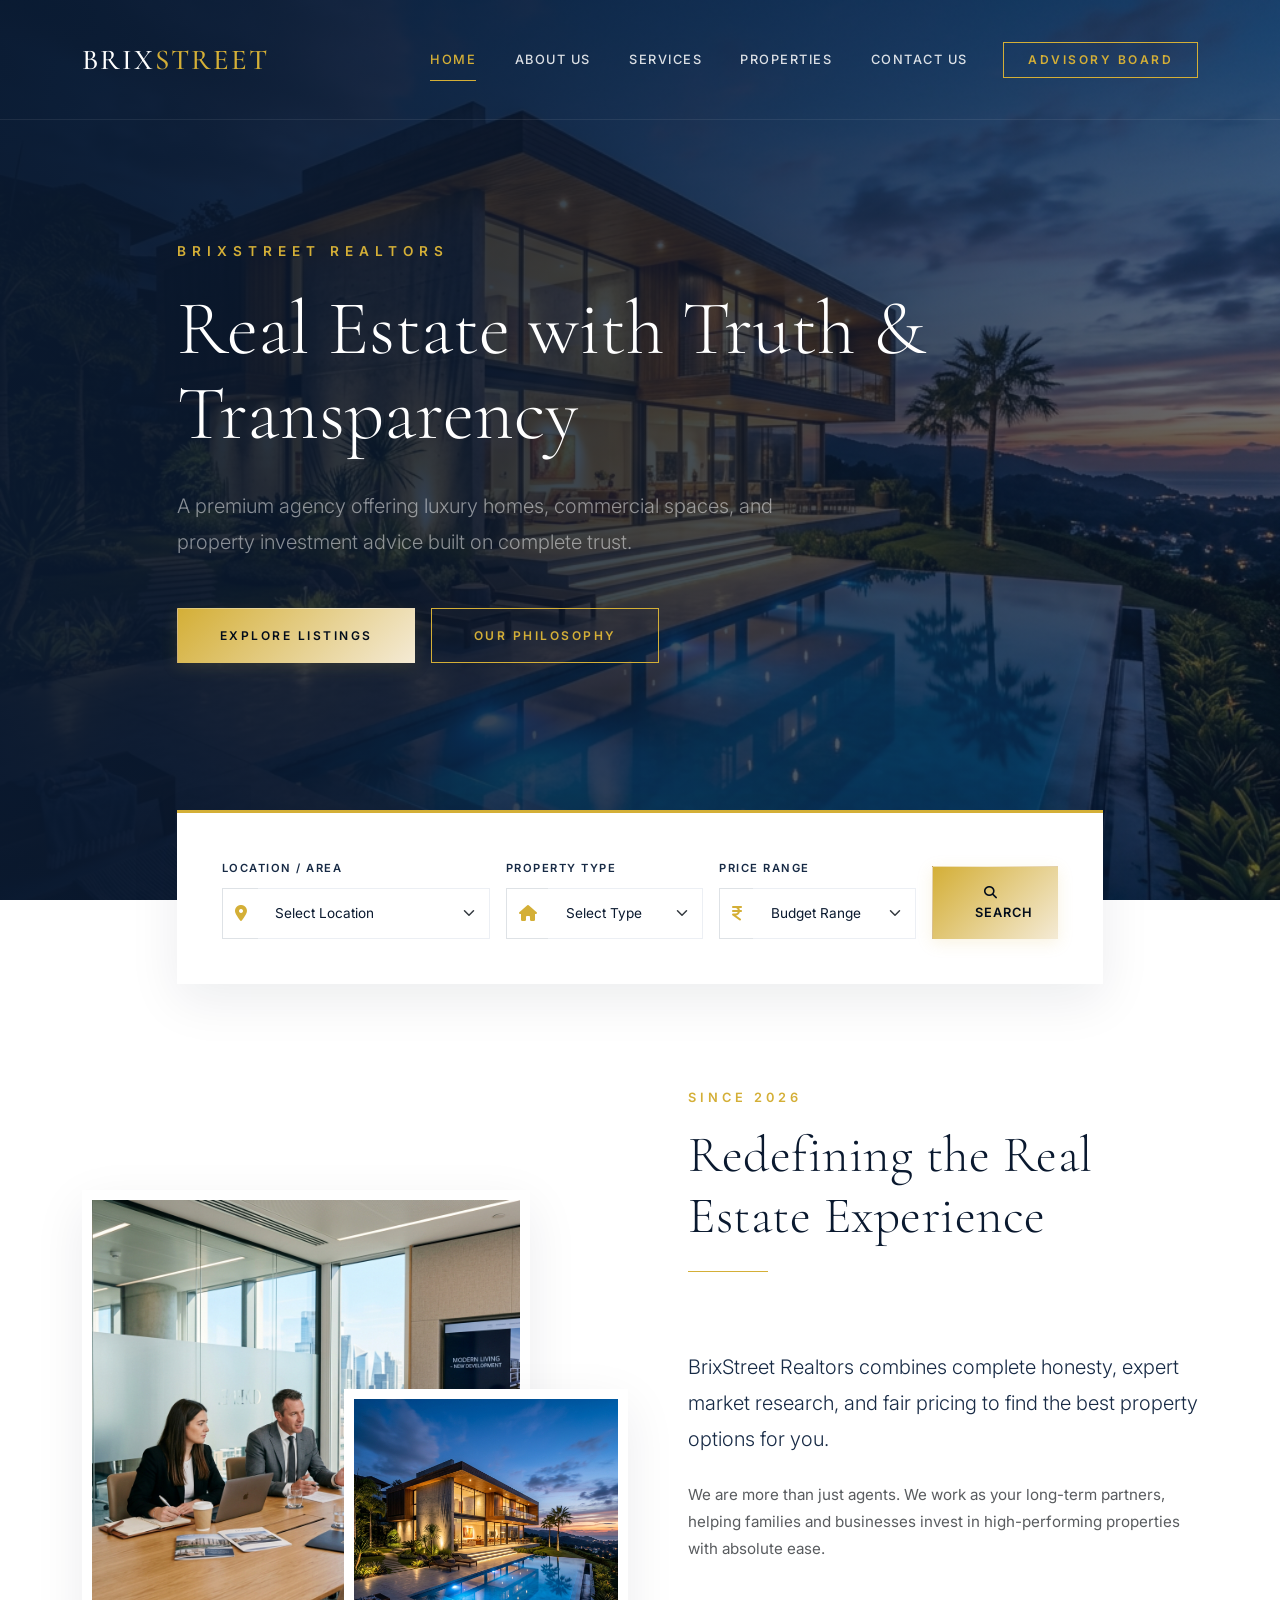
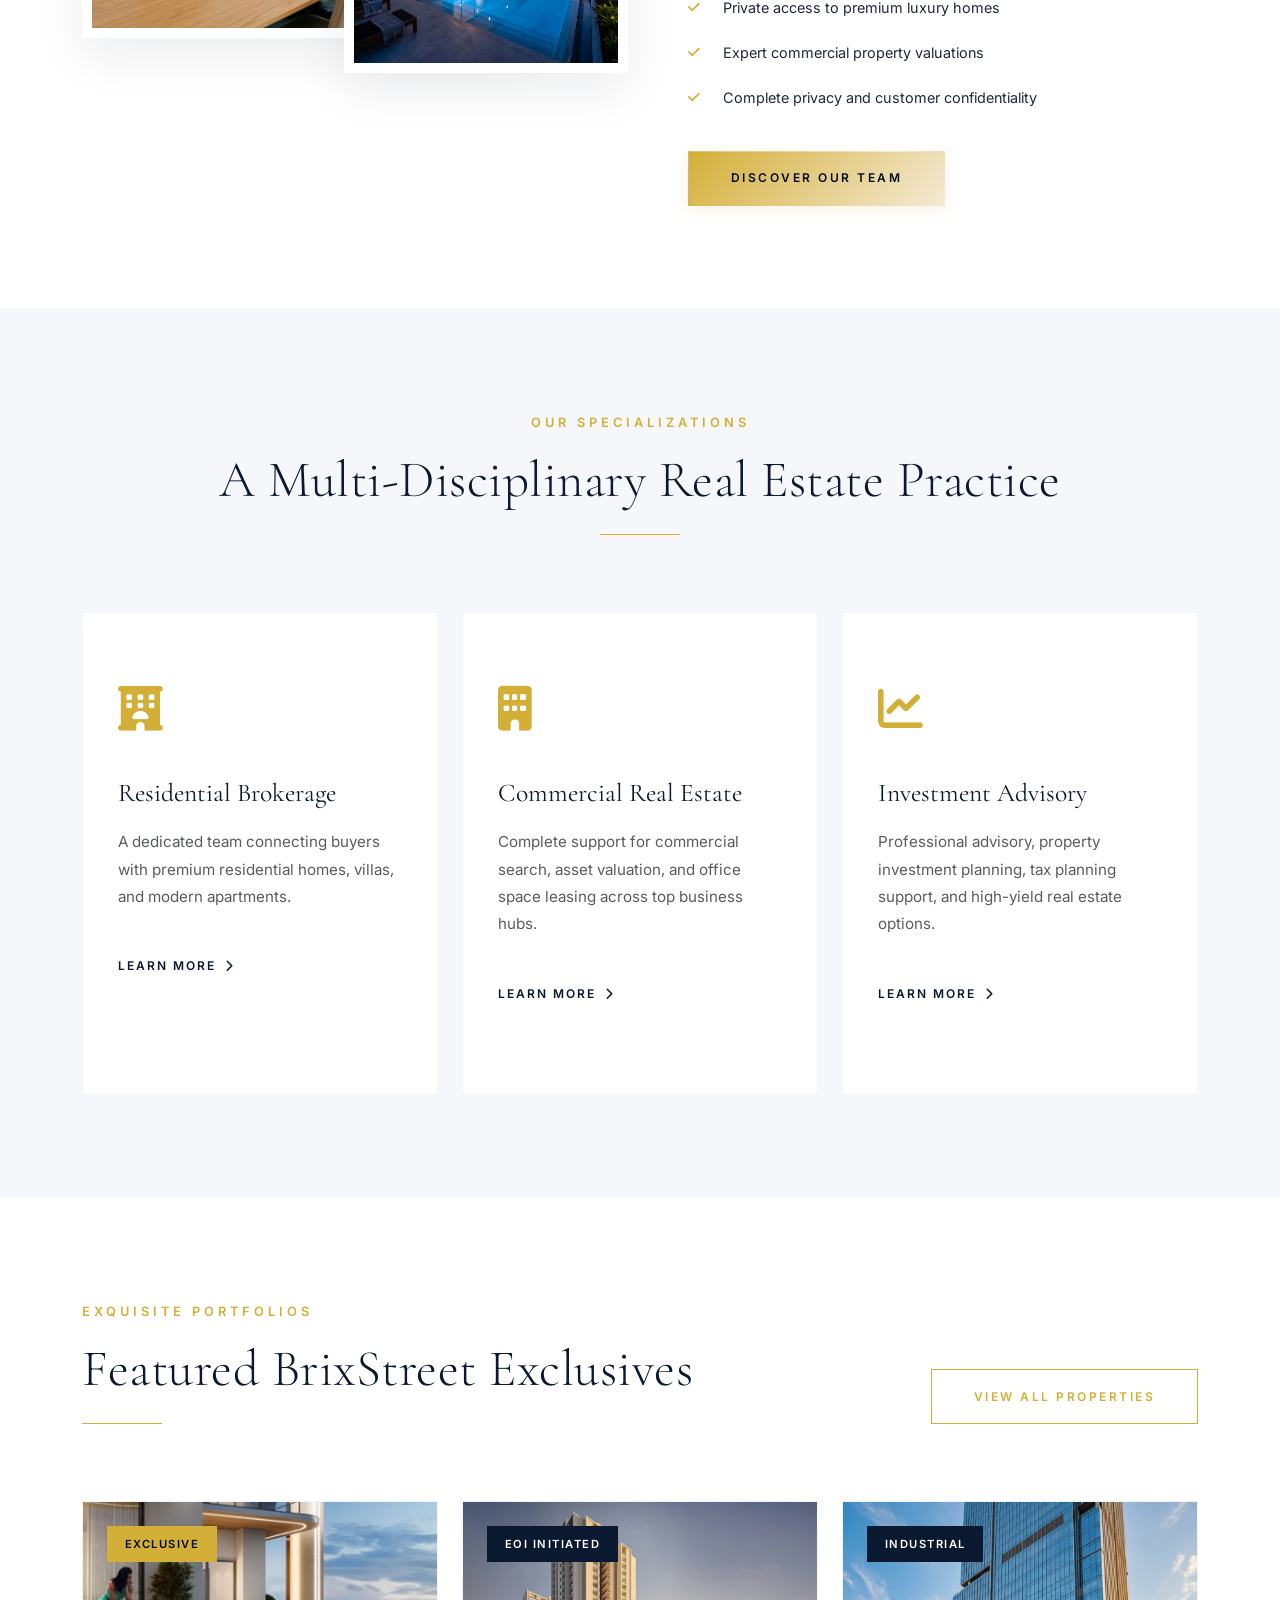
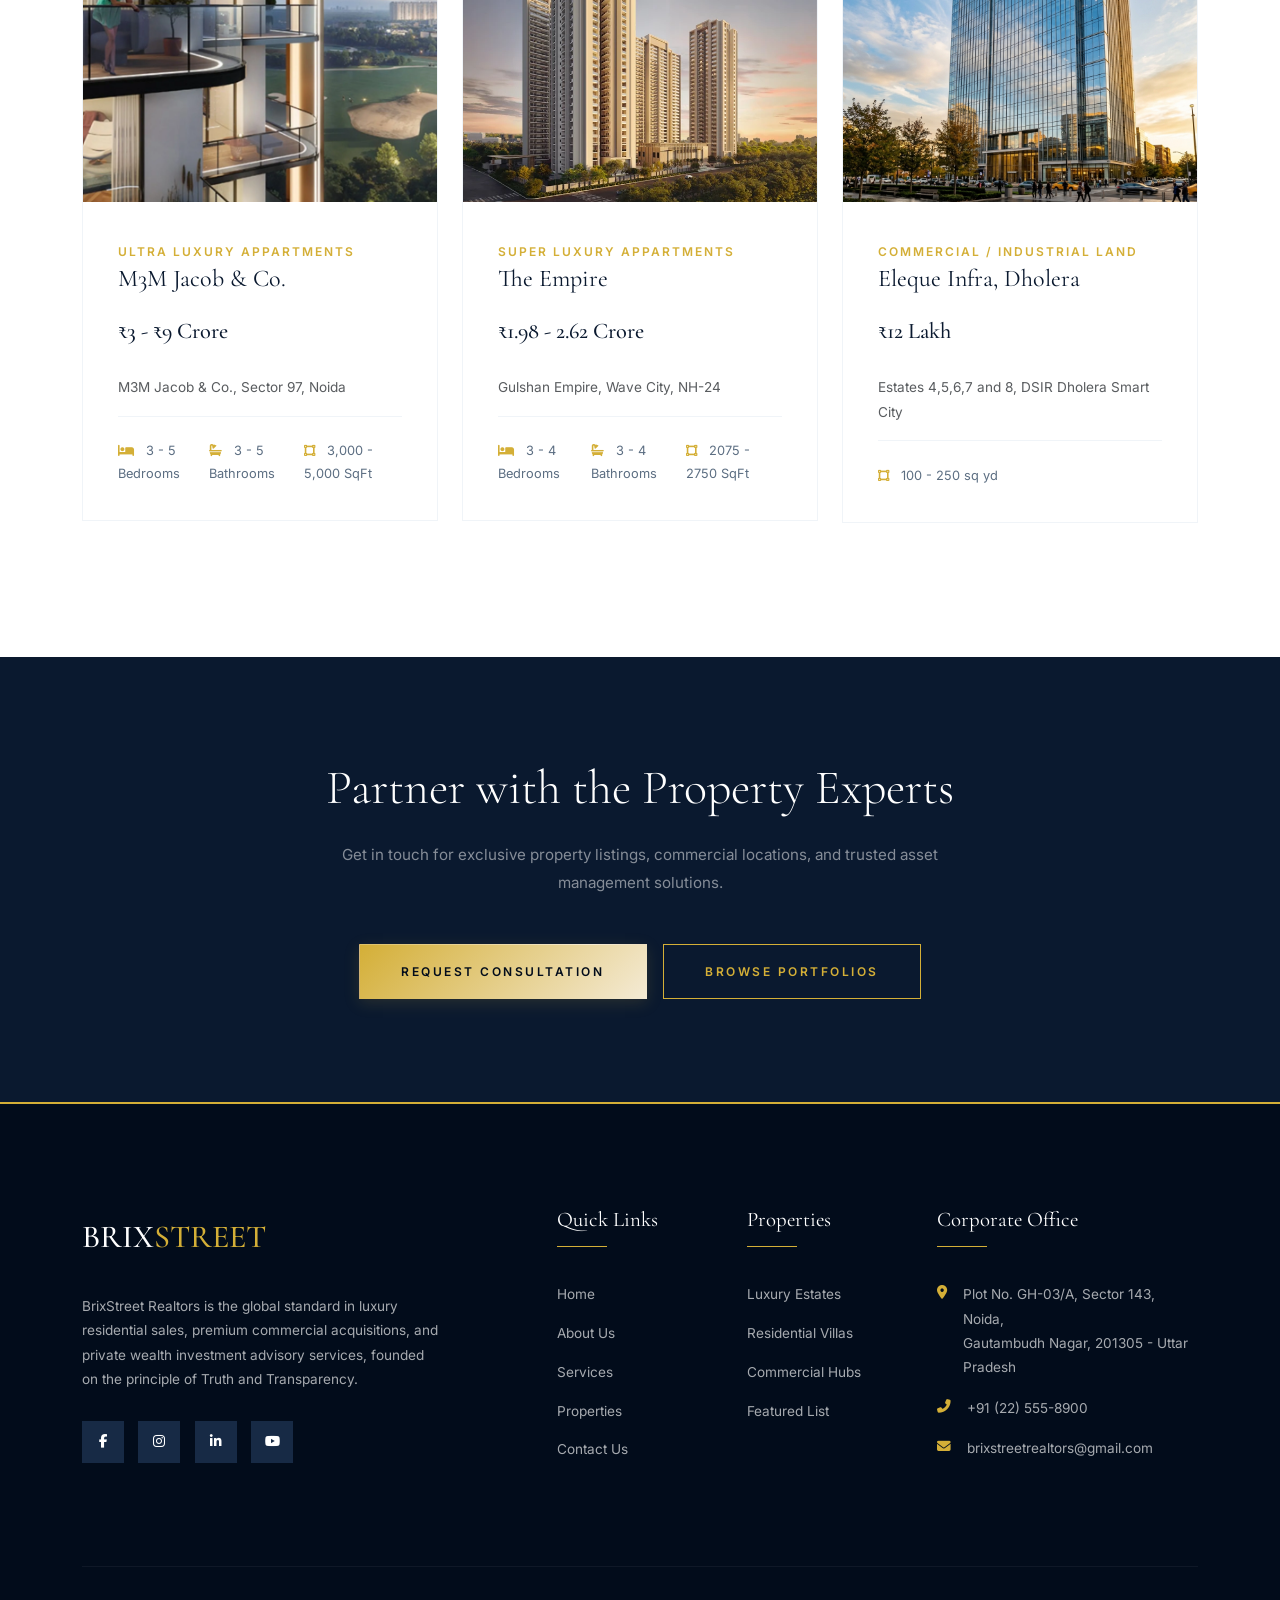
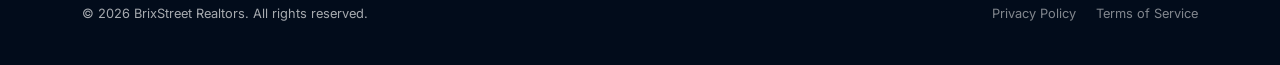
==== commit a9a7ead9: "Updated index - testimobials and Statistics comment out Commented the statistics and testimonials fo" ====
--- a/index.html
+++ b/index.html
@@ -198,7 +198,7 @@
             </div>
         </section>
 
-        <!-- Stats Counter Section -->
+        <!-- Stats Counter Section (Temporarily Hidden)
         <section class="stats-section" id="statsSection" aria-label="Business Metrics Counter">
             <div class="container">
                 <div class="row g-4 justify-content-center">
@@ -229,6 +229,7 @@
                 </div>
             </div>
         </section>
+        -->
 
         <!-- Services Highlights -->
         <section class="section-padding bg-gray" id="homeServices" aria-label="Our Divisions">
@@ -287,7 +288,7 @@
             </div>
         </section>
 
-        <!-- Testimonials Section -->
+        <!-- Testimonials Section (Temporarily Hidden)
         <section class="section-padding testimonial-section" id="testimonials" aria-label="Endorsements">
             <div class="container">
                 <div class="section-title-wrap section-title-center">
@@ -313,6 +314,7 @@
                 </div>
             </div>
         </section>
+        -->
 
         <!-- Call to Action Banner -->
         <section class="section-padding bg-navy text-white text-center" style="position: relative; overflow: hidden;" aria-label="Consultation CTA">
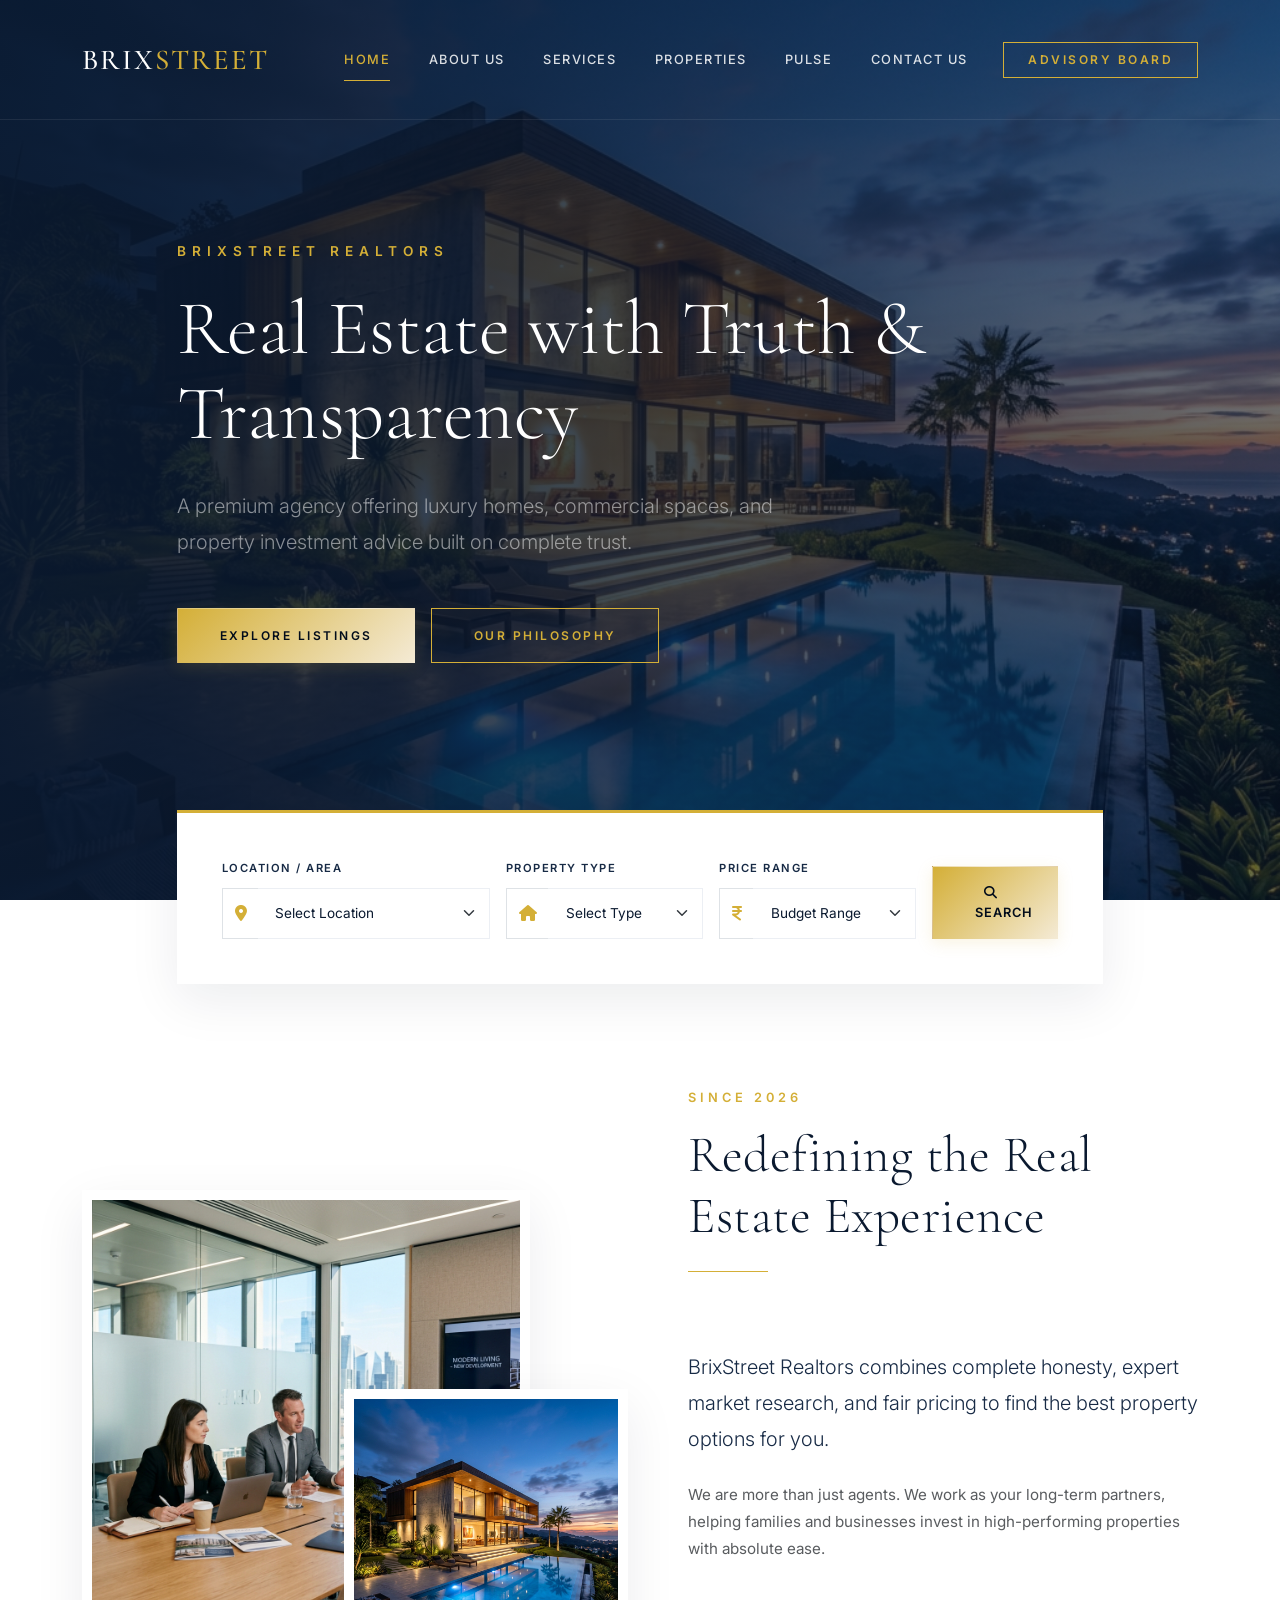
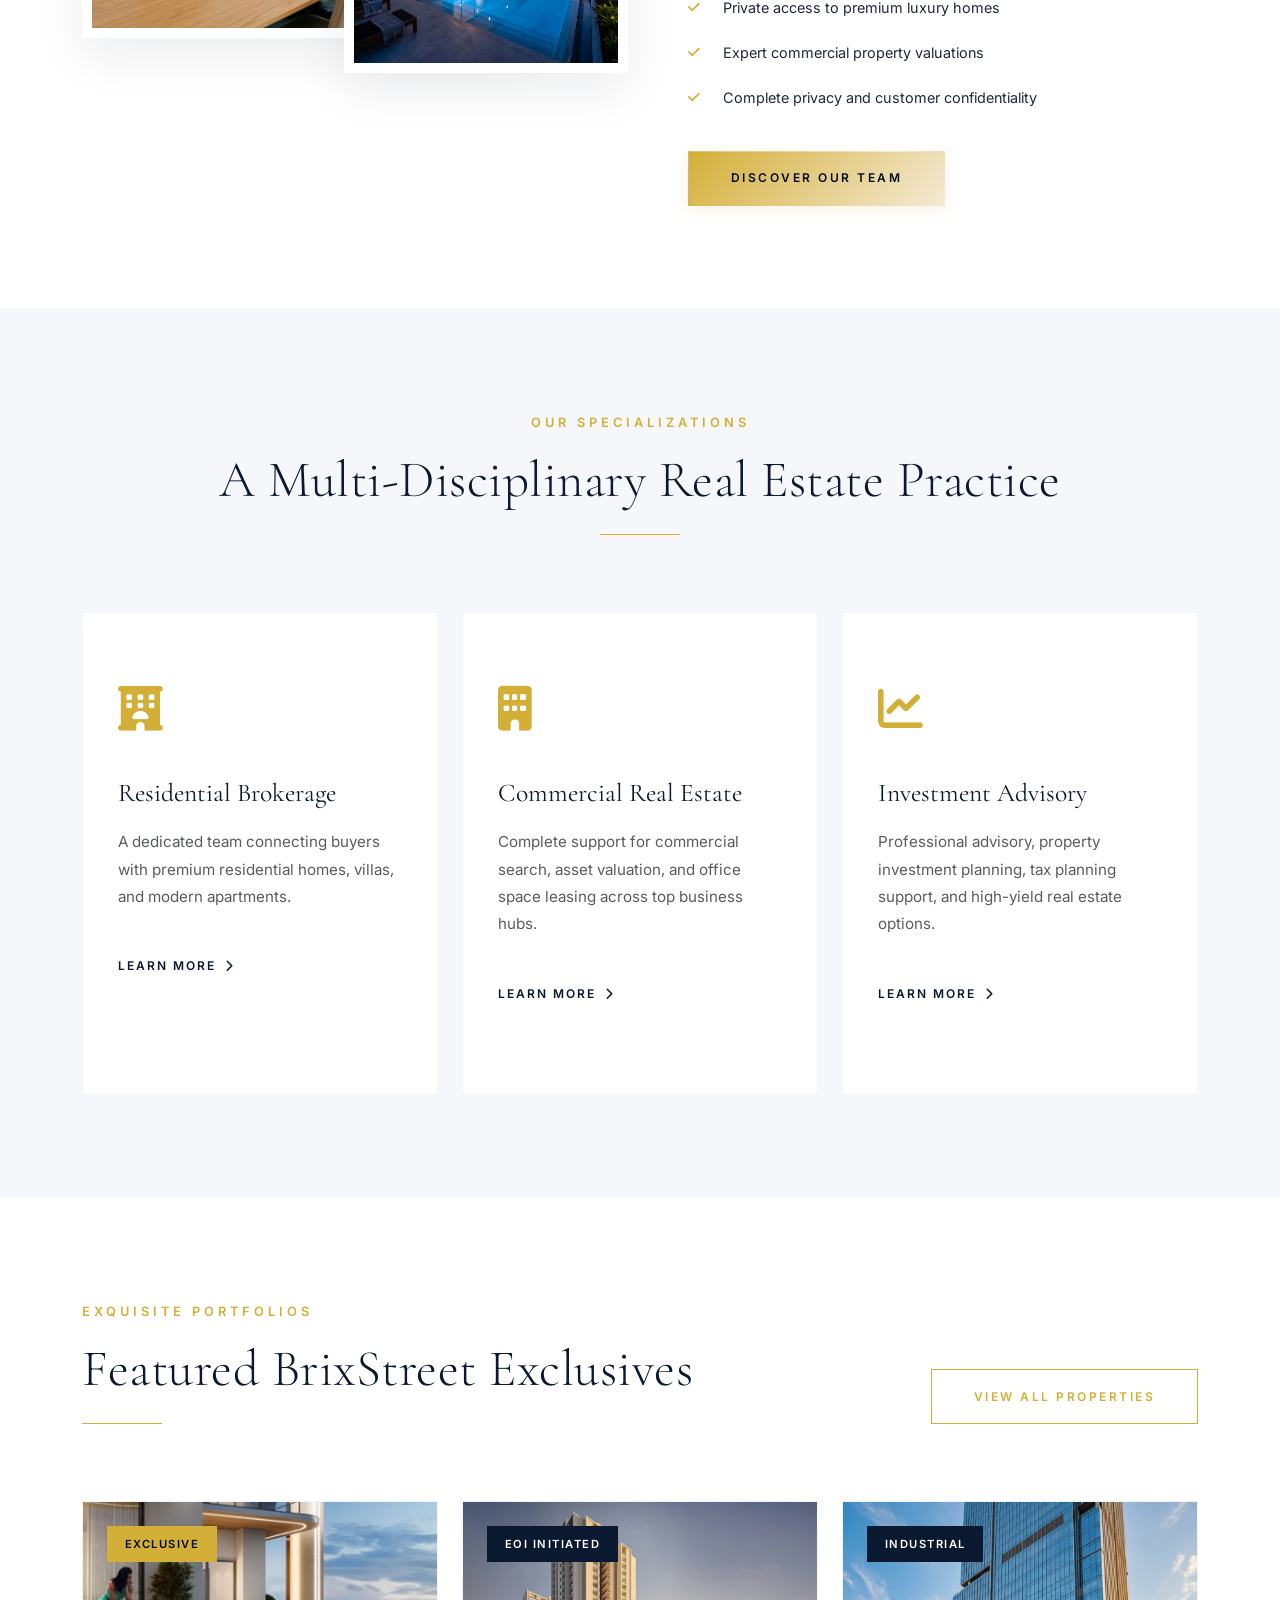
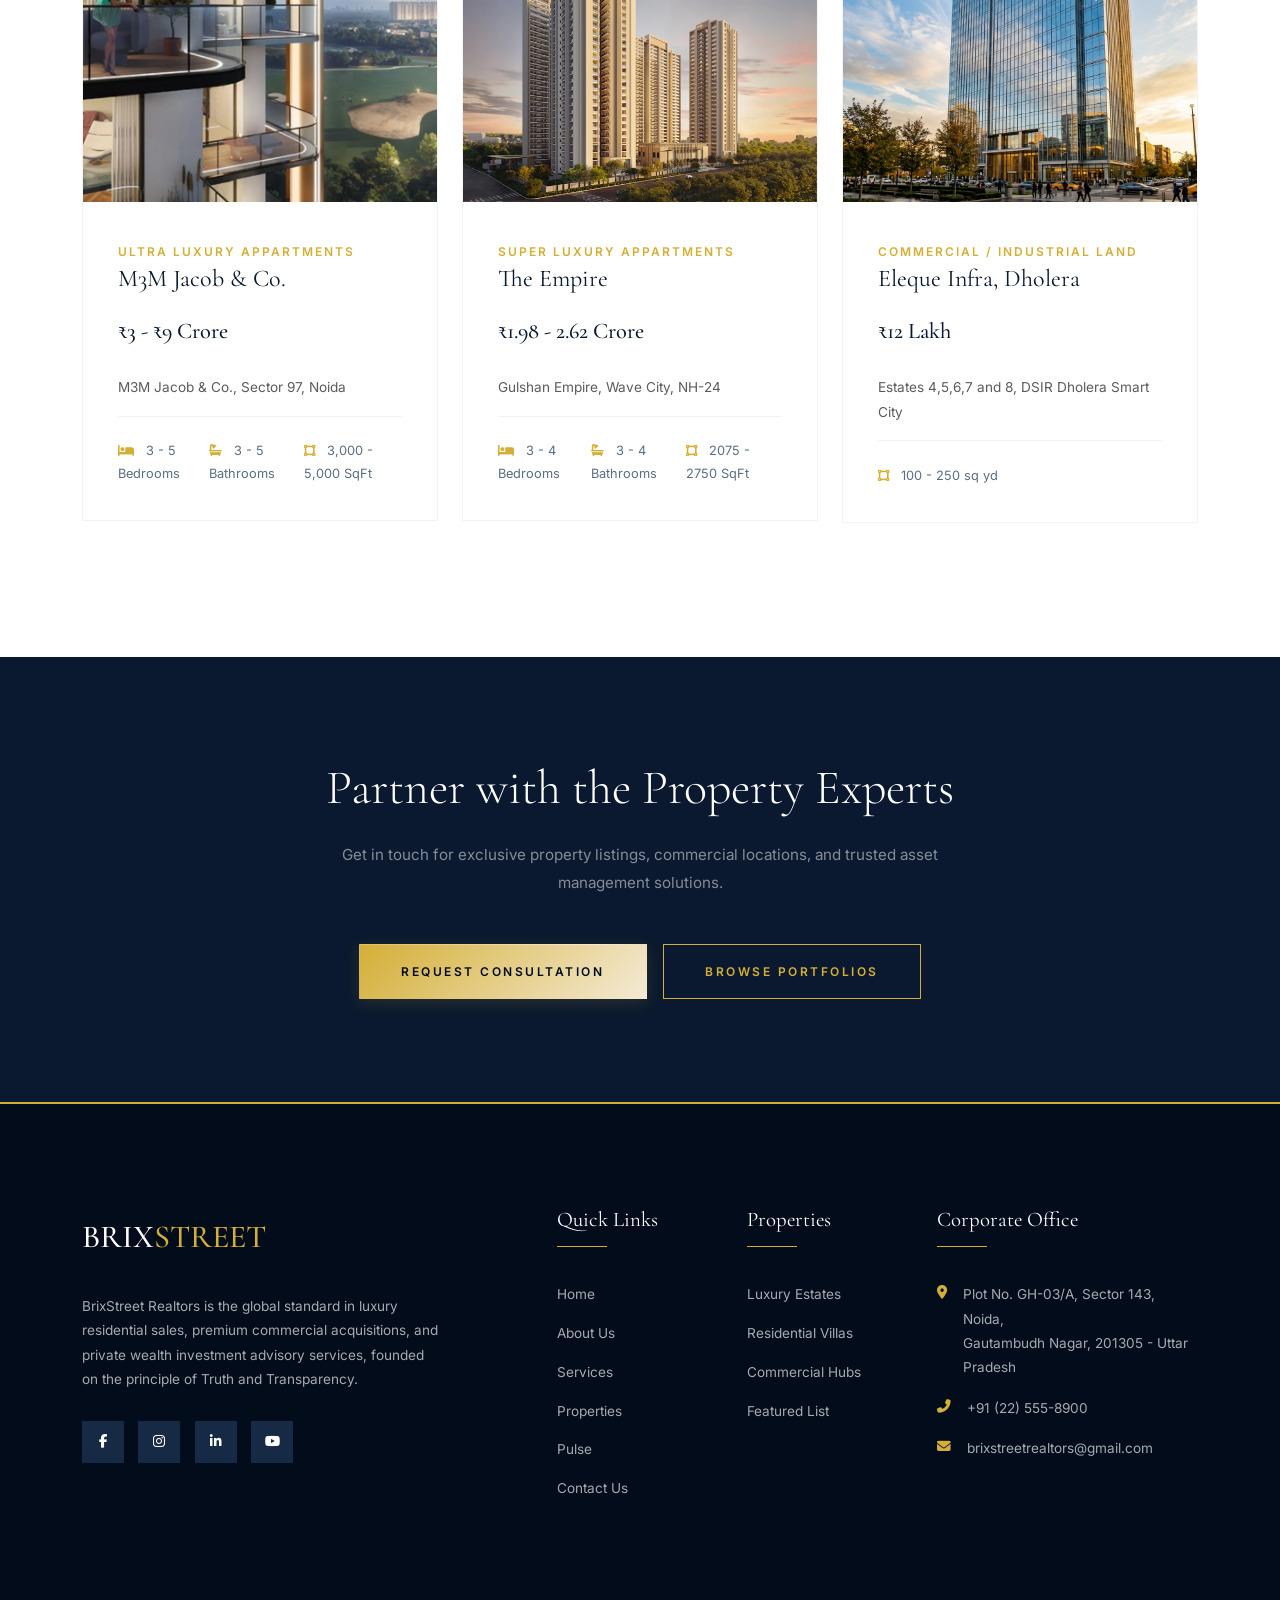
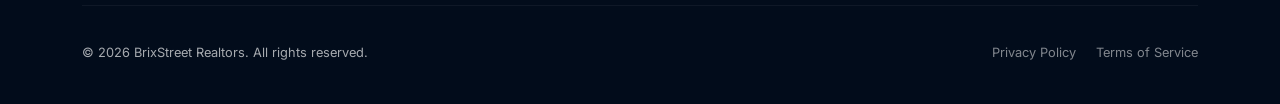
==== commit c98901d0: "Update in coordinates and News renamed to Pulse News renamed to Pulse Update in coordinates" ====
--- a/index.html
+++ b/index.html
@@ -38,8 +38,8 @@
       },
       "geo": {
         "@type": "GeoCoordinates",
-        "latitude": 28.4986,
-        "longitude": 77.4231
+        "latitude": 28.5023056,
+        "longitude": 77.4275278
       },
       "openingHoursSpecification": {
         "@type": "OpeningHoursSpecification",
@@ -86,6 +86,9 @@
                         </li>
                         <li class="nav-item">
                             <a class="nav-link" href="properties.html">Properties</a>
+                        </li>
+                        <li class="nav-item">
+                            <a class="nav-link" href="pulse.html">Pulse</a>
                         </li>
                         <li class="nav-item">
                             <a class="nav-link" href="contact.html">Contact Us</a>
@@ -350,6 +353,7 @@
                         <li><a href="about.html">About Us</a></li>
                         <li><a href="services.html">Services</a></li>
                         <li><a href="properties.html">Properties</a></li>
+                        <li><a href="pulse.html">Pulse</a></li>
                         <li><a href="contact.html">Contact Us</a></li>
                     </ul>
                 </div>
--- a/css/style.css
+++ b/css/style.css
@@ -1075,3 +1075,52 @@
         padding: 2.8rem;
     }
 }
+
+/* ==========================================
+ * News Feed Styling
+ * ========================================== */
+.news-card {
+    background-color: #FFFFFF;
+    transition: var(--transition-smooth);
+}
+
+.news-card:hover {
+    box-shadow: var(--shadow-medium) !important;
+    transform: translateY(-4px);
+}
+
+.news-category-badge {
+    background-color: var(--color-primary);
+    color: #FFFFFF;
+    font-size: 0.65rem;
+    font-weight: 600;
+    text-transform: uppercase;
+    letter-spacing: 1.5px;
+    padding: 0.4rem 0.9rem;
+    display: inline-block;
+}
+
+.news-sentiment-badge {
+    font-size: 0.65rem;
+    font-weight: 600;
+    text-transform: uppercase;
+    letter-spacing: 1.5px;
+    padding: 0.4rem 0.9rem;
+    display: inline-block;
+}
+
+.sentiment-bullish {
+    background-color: #E2F0D9;
+    color: #385723;
+}
+
+.sentiment-positive {
+    background-color: #E6F4EA;
+    color: #137333;
+}
+
+.sentiment-yield {
+    background-color: #E8F0FE;
+    color: #1A73E8;
+}
+
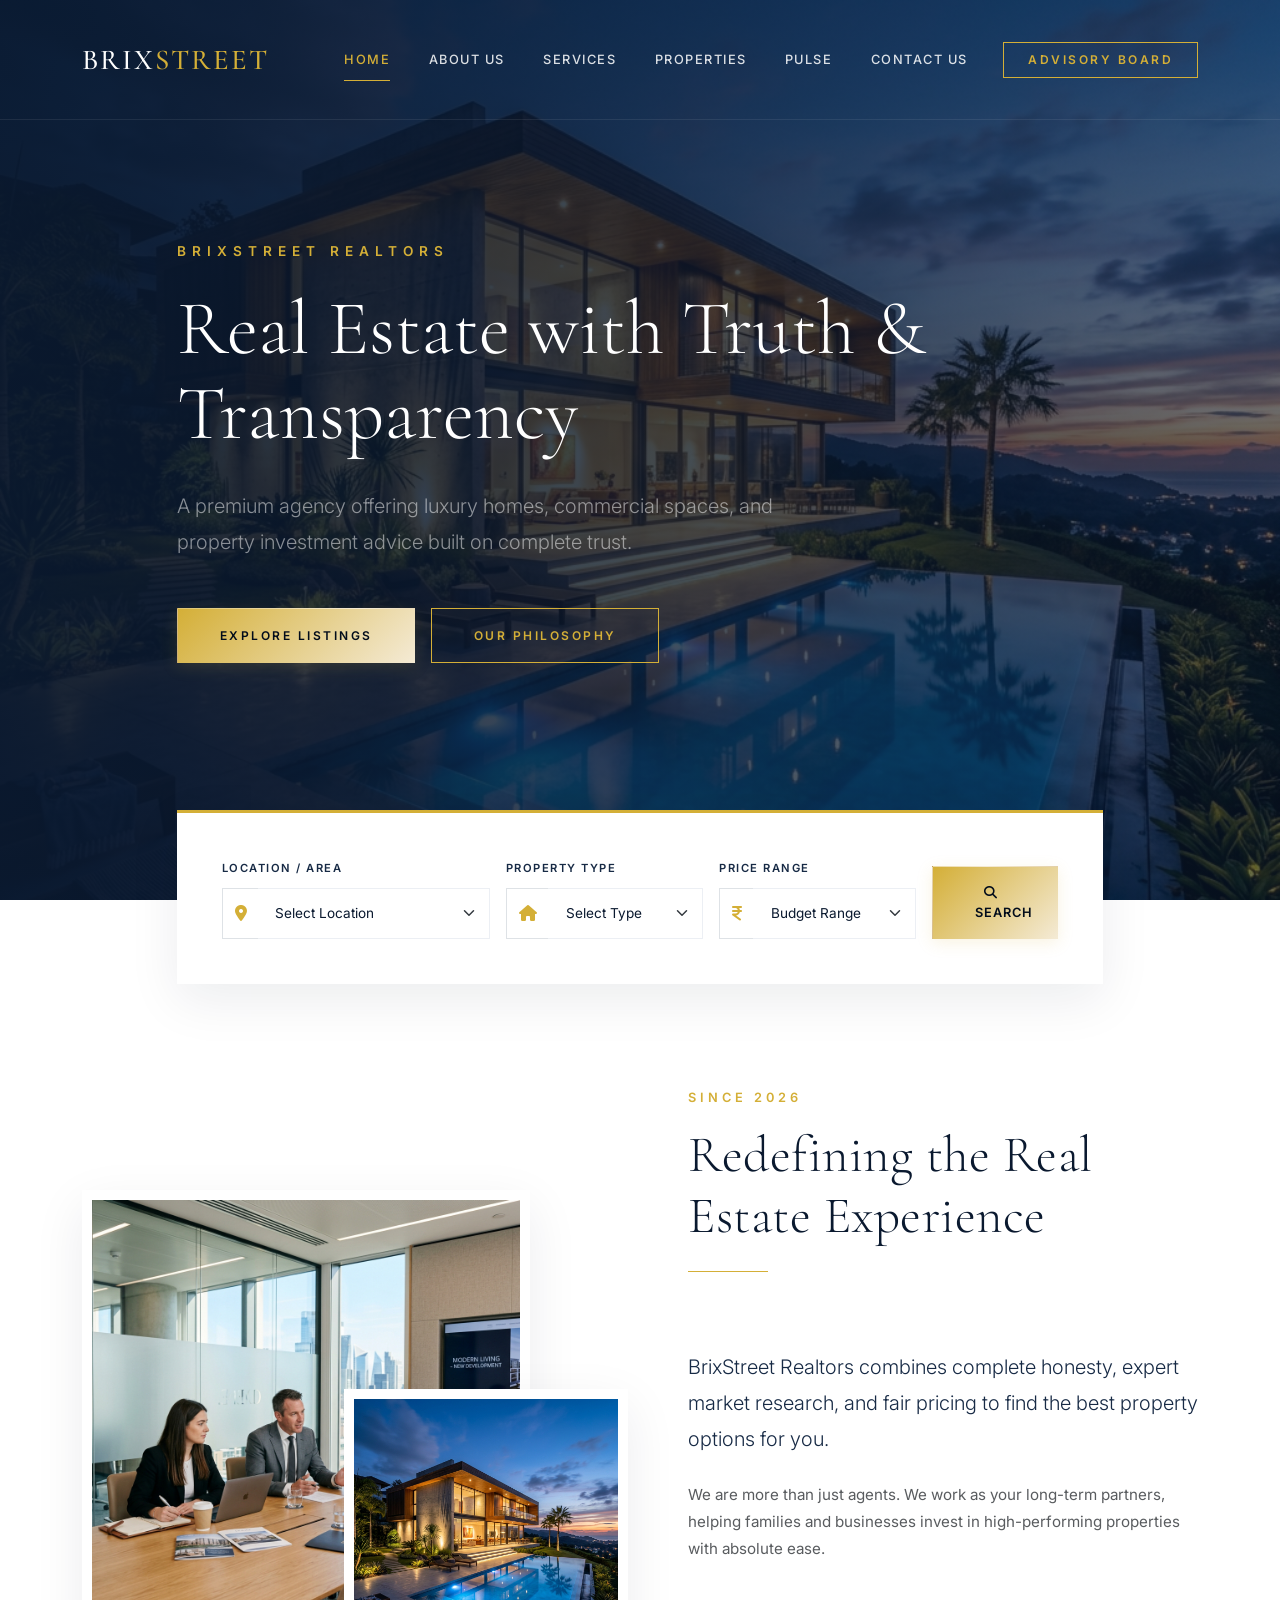
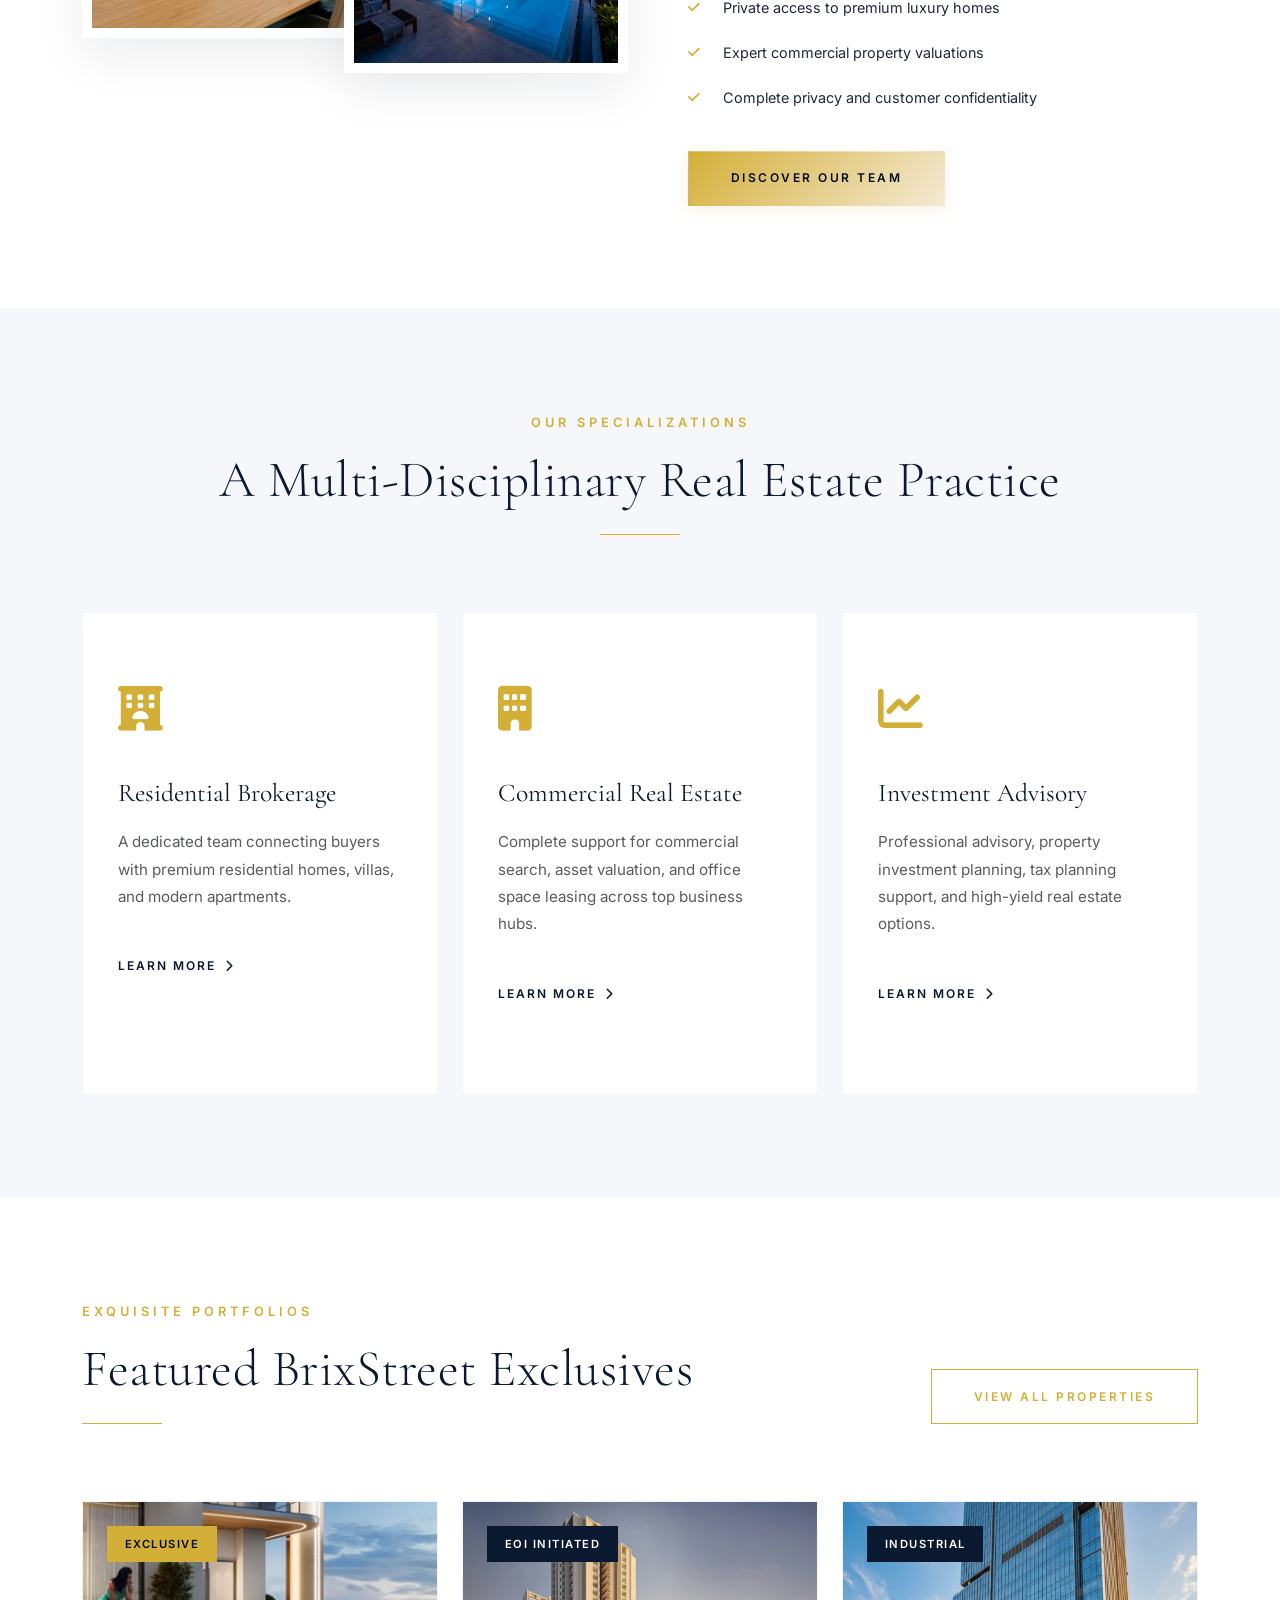
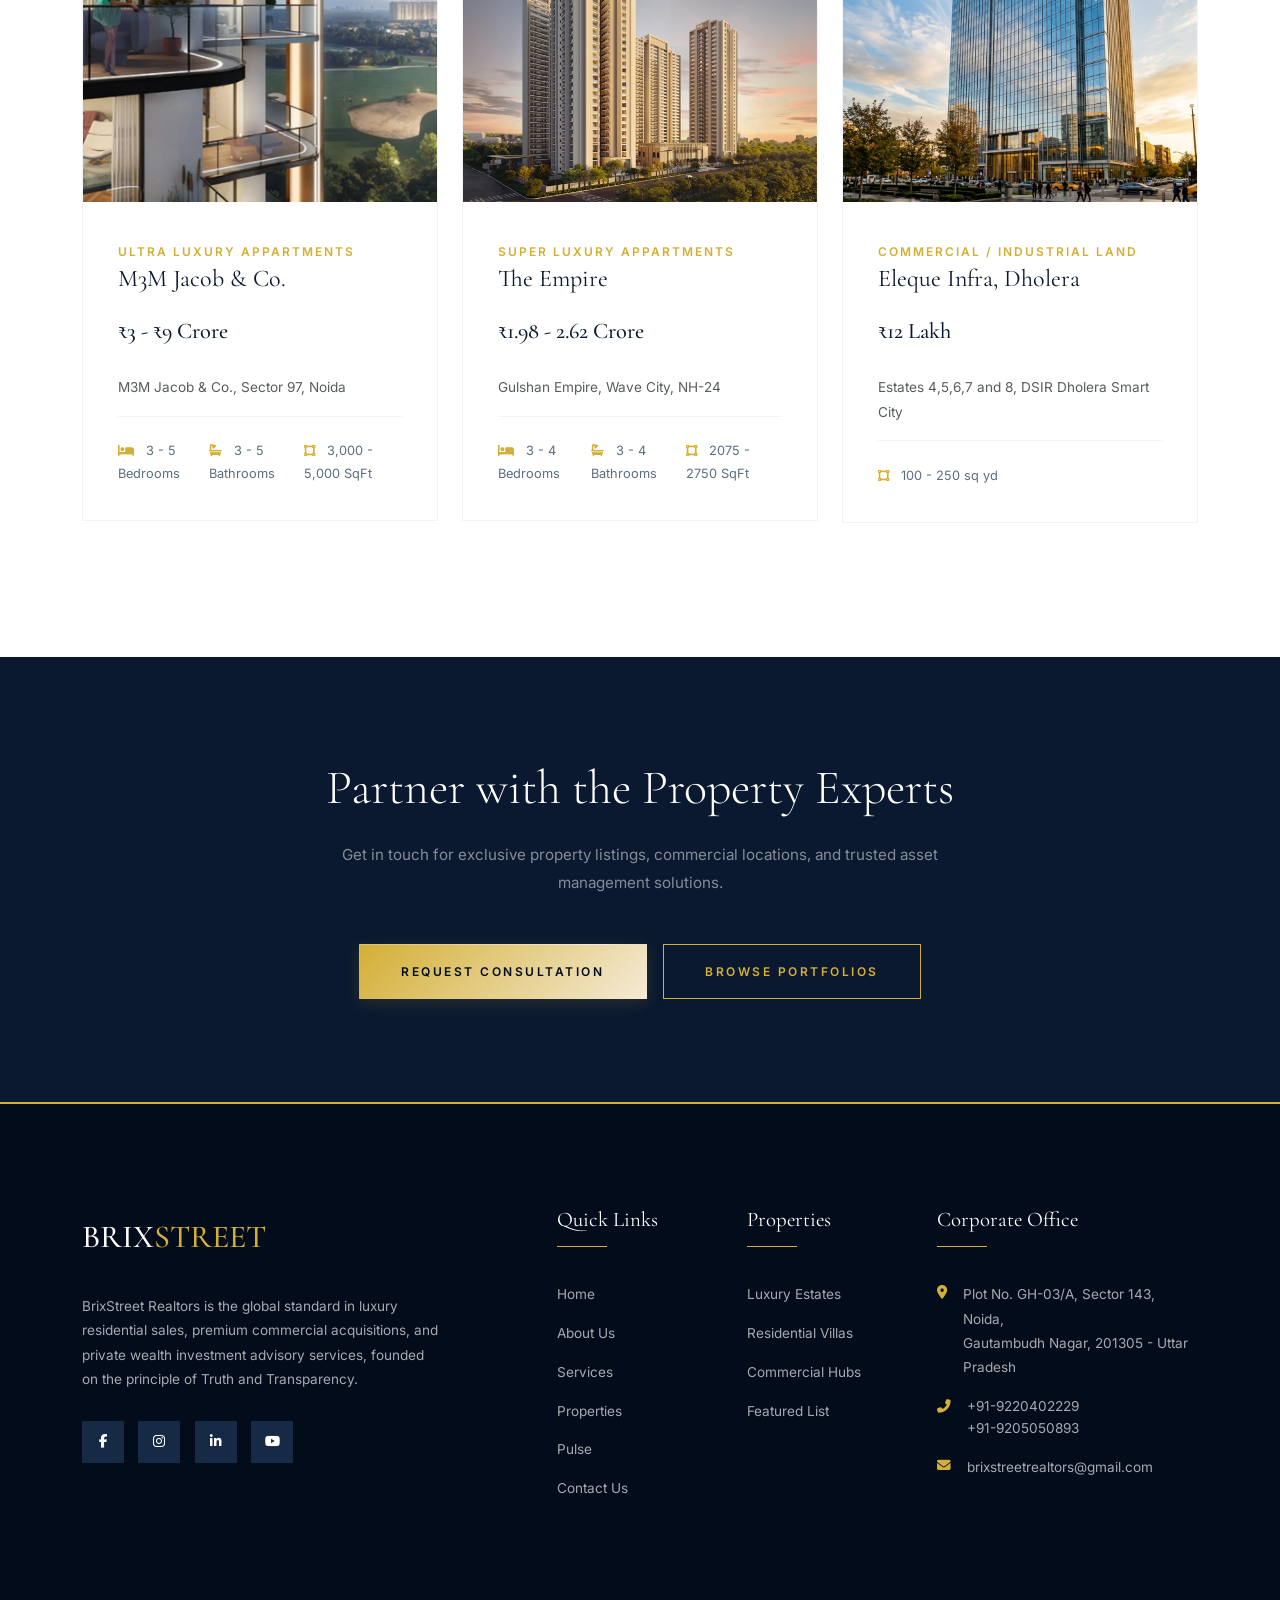
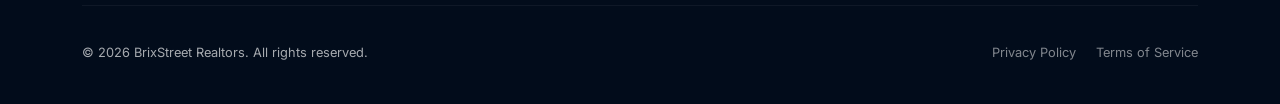
==== commit 25ea3a6f: "Contact details updated and submit button to work on ENTER Contact details updated and submit button" ====
--- a/index.html
+++ b/index.html
@@ -26,7 +26,7 @@
       "image": "https://www.brixstreet.com/images/hero.png",
       "@id": "https://www.brixstreet.com/#agent",
       "url": "https://www.brixstreet.com",
-      "telephone": "+91-22-555-8900",
+      "telephone": "+91-9220402229, +91-9205050893",
       "priceRange": "$$$$",
       "address": {
         "@type": "PostalAddress",
@@ -370,7 +370,9 @@
                     <h4 class="font-heading text-white">Corporate Office</h4>
                     <address class="mb-0" style="font-style: normal; font-size: 0.85rem; line-height: 1.8;">
                         <span class="mb-3 d-flex"><i class="fas fa-map-marker-alt text-gold me-3 mt-1" aria-hidden="true"></i> Plot No. GH-03/A, Sector 143, Noida,<br>Gautambudh Nagar, 201305 - Uttar Pradesh</span>
-                        <span class="mb-3 d-flex"><i class="fas fa-phone-alt text-gold me-3 mt-1" aria-hidden="true"></i> +91 (22) 555-8900</span>
+                        <span class="mb-3 d-flex"><i class="fas fa-phone-alt text-gold me-3 mt-1" aria-hidden="true"></i>
+                            <span style="line-height: 1.6;">+91-9220402229<br>+91-9205050893</span>
+                        </span>
                         <span class="mb-0 d-flex"><i class="fas fa-envelope text-gold me-3 mt-1" aria-hidden="true"></i> brixstreetrealtors@gmail.com</span>
                     </address>
                 </div>
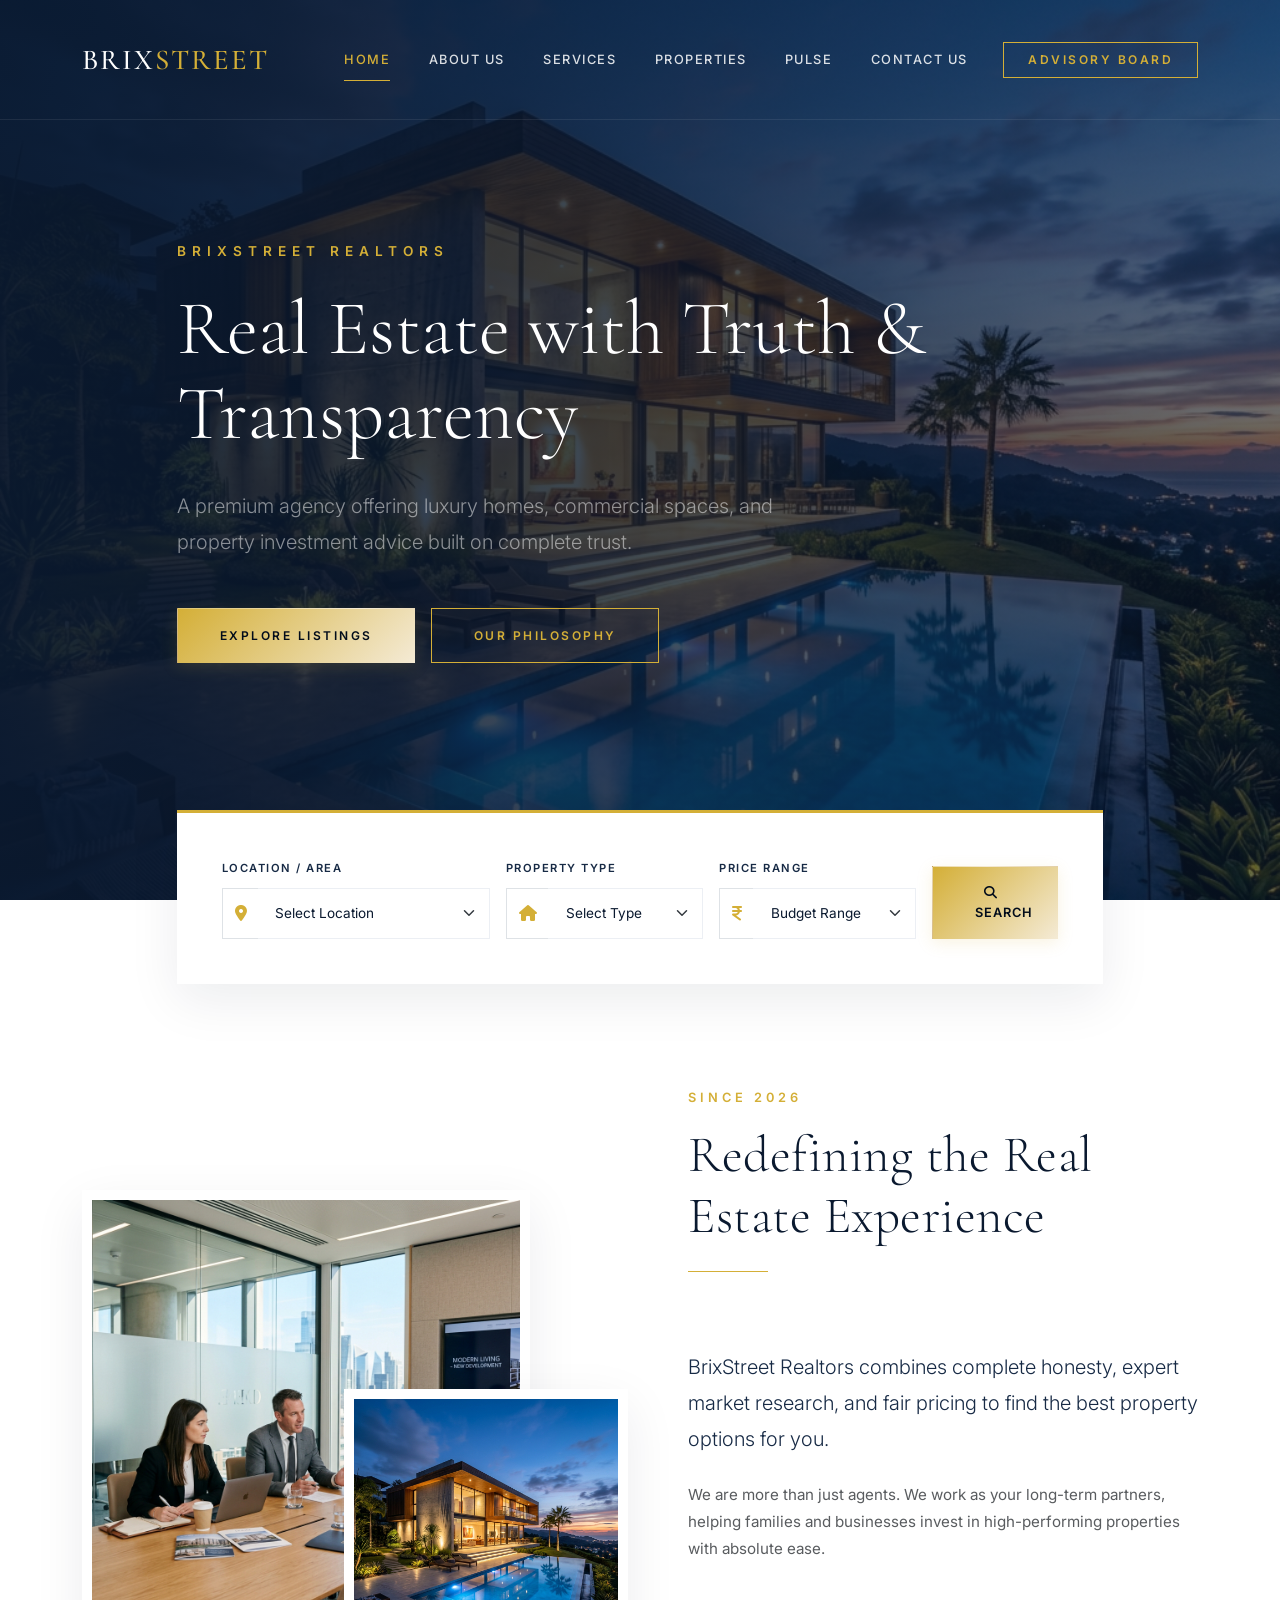
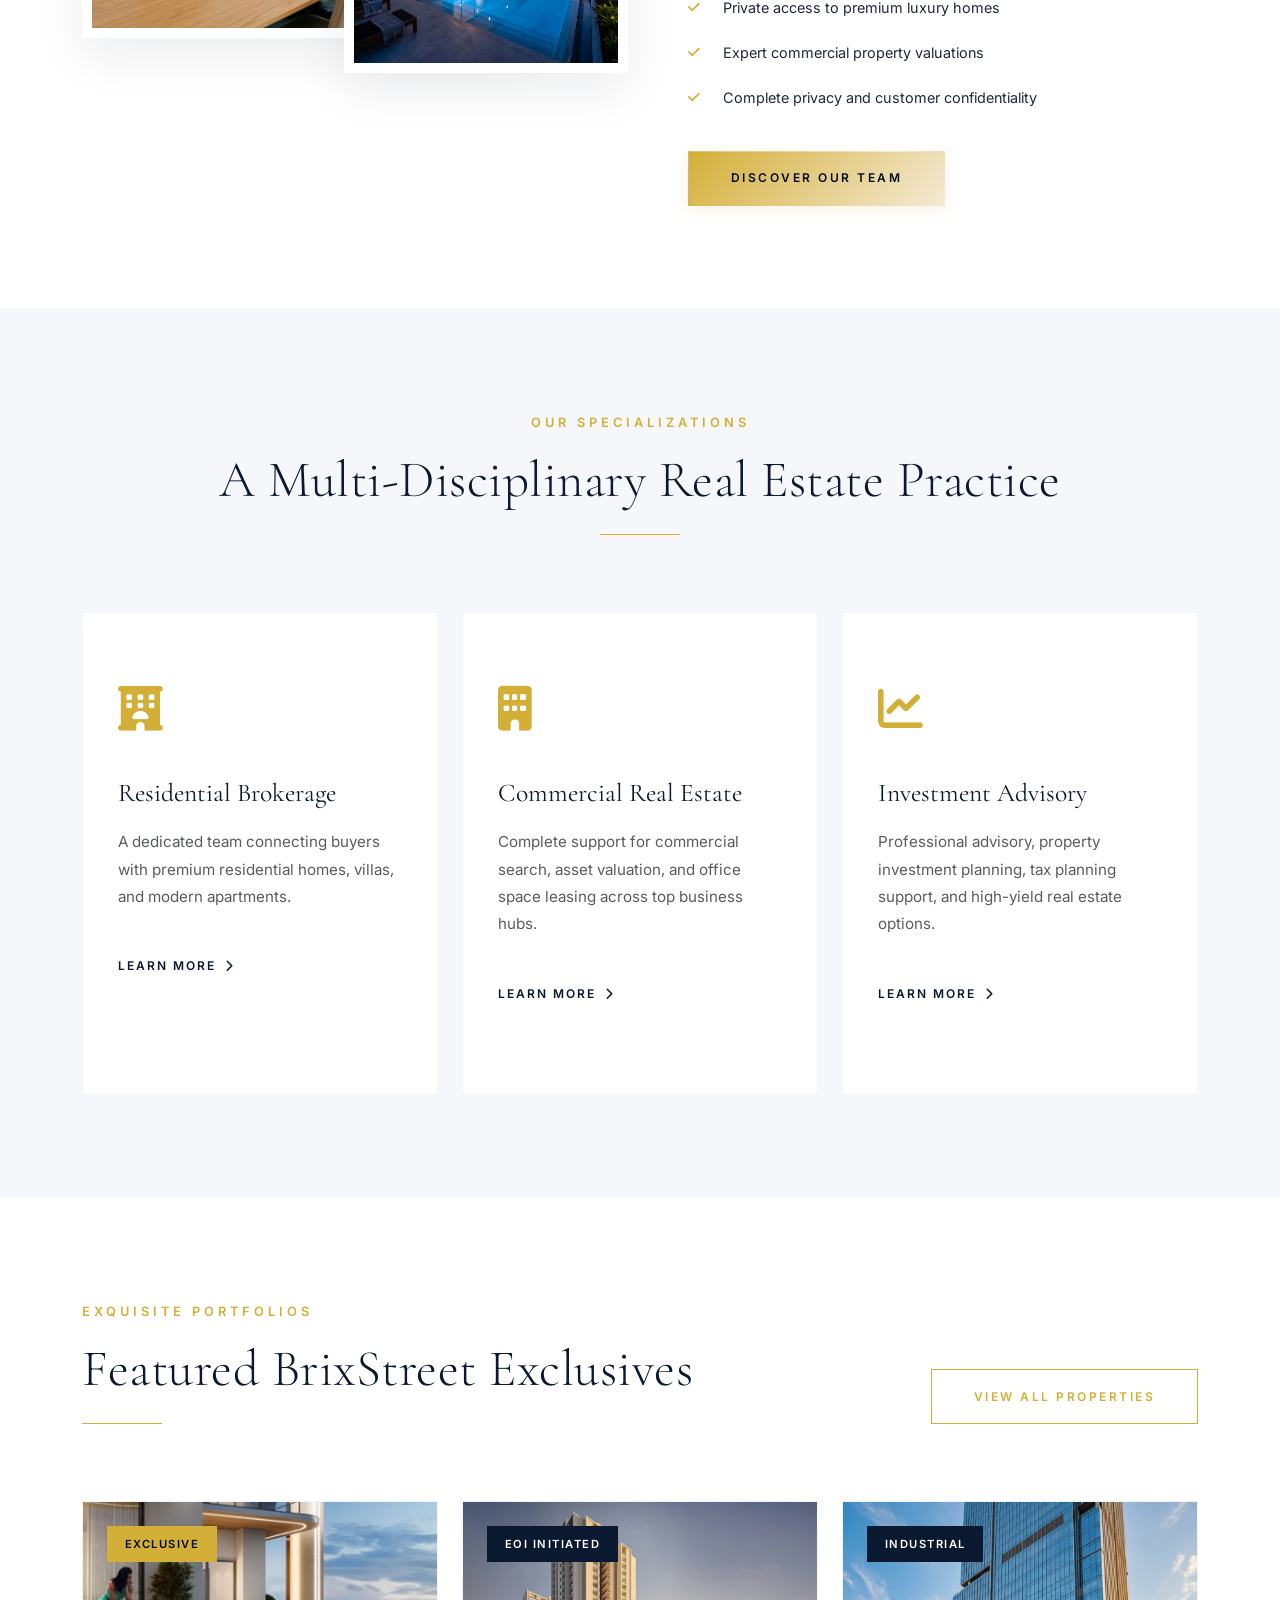
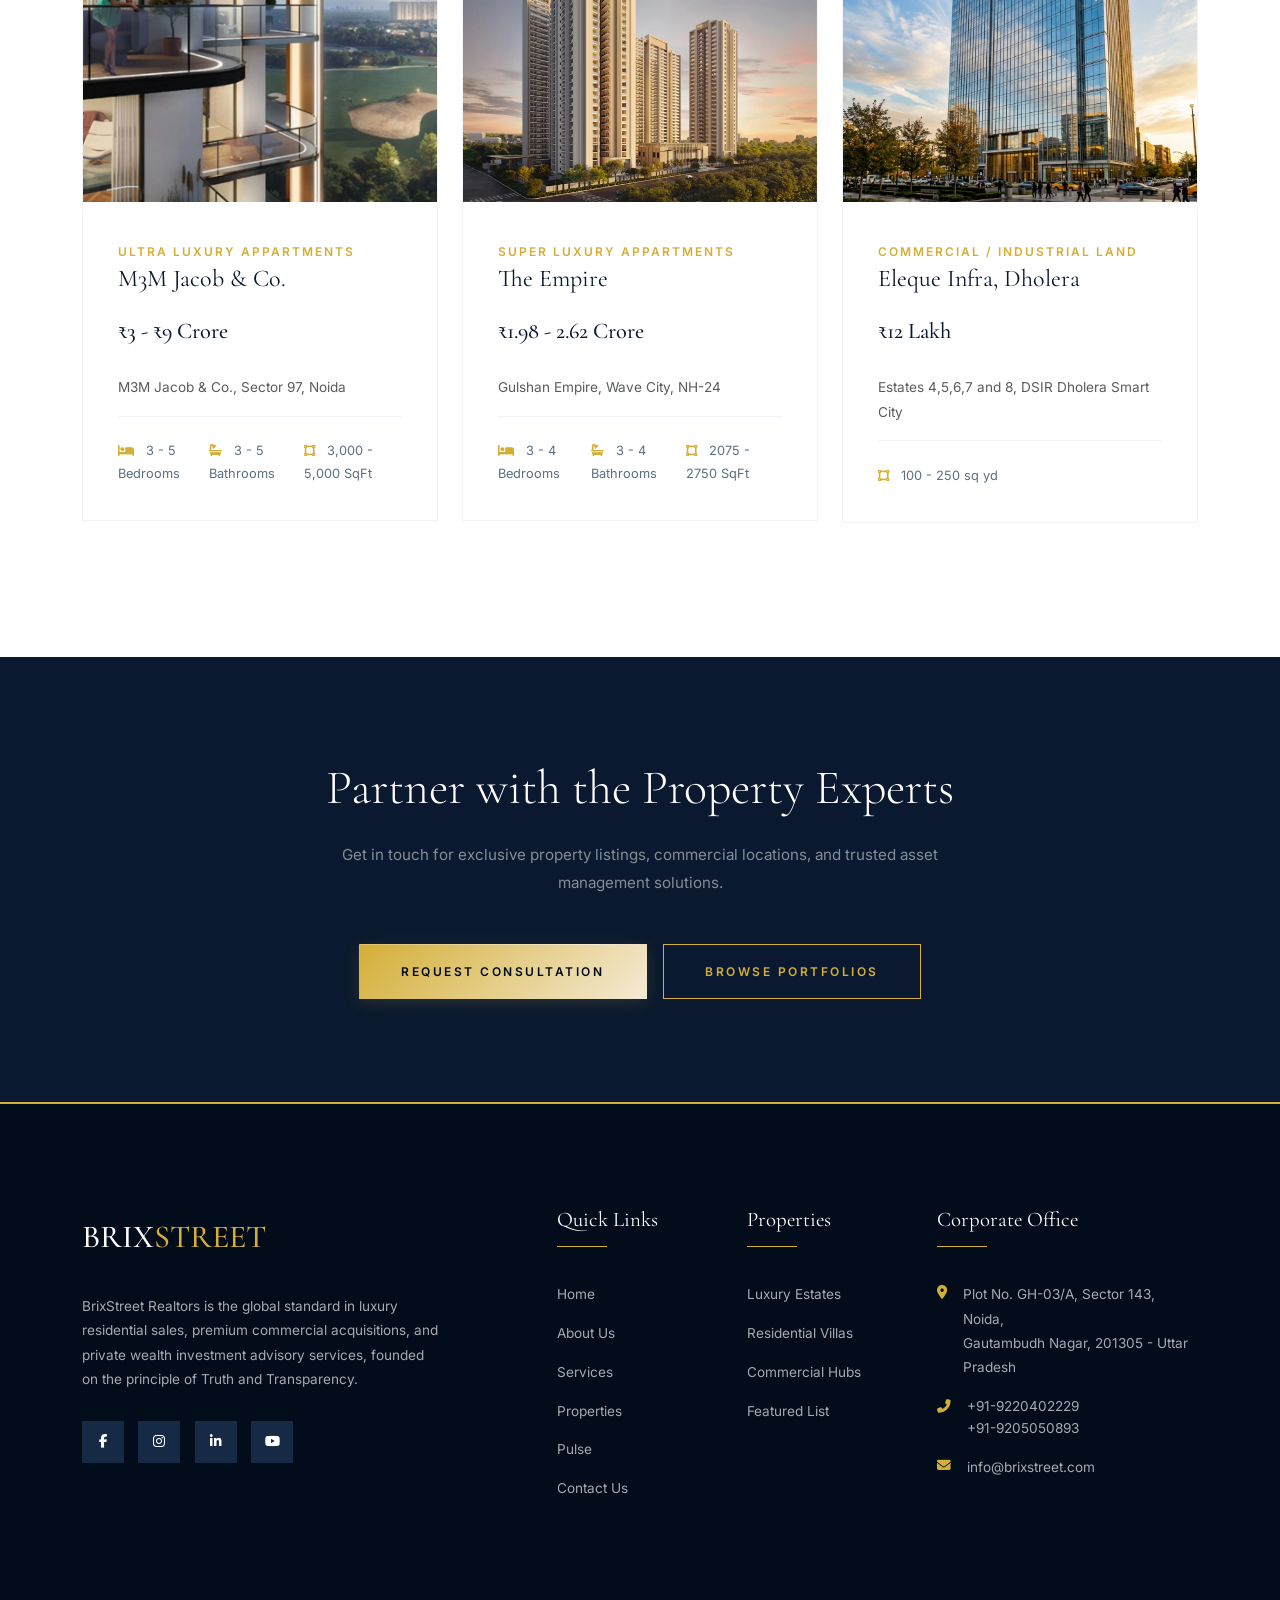
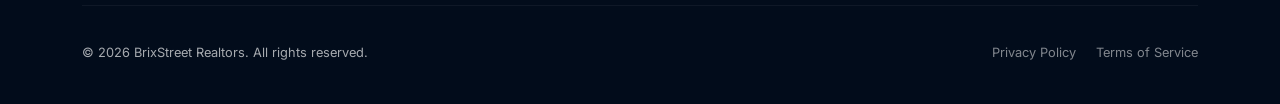
==== commit 2b9c7439: "Updated email address info@brixstreet.com Updated professional email id" ====
--- a/index.html
+++ b/index.html
@@ -373,7 +373,7 @@
                         <span class="mb-3 d-flex"><i class="fas fa-phone-alt text-gold me-3 mt-1" aria-hidden="true"></i>
                             <span style="line-height: 1.6;">+91-9220402229<br>+91-9205050893</span>
                         </span>
-                        <span class="mb-0 d-flex"><i class="fas fa-envelope text-gold me-3 mt-1" aria-hidden="true"></i> brixstreetrealtors@gmail.com</span>
+                        <span class="mb-0 d-flex"><i class="fas fa-envelope text-gold me-3 mt-1" aria-hidden="true"></i> info@brixstreet.com</span>
                     </address>
                 </div>
             </div>
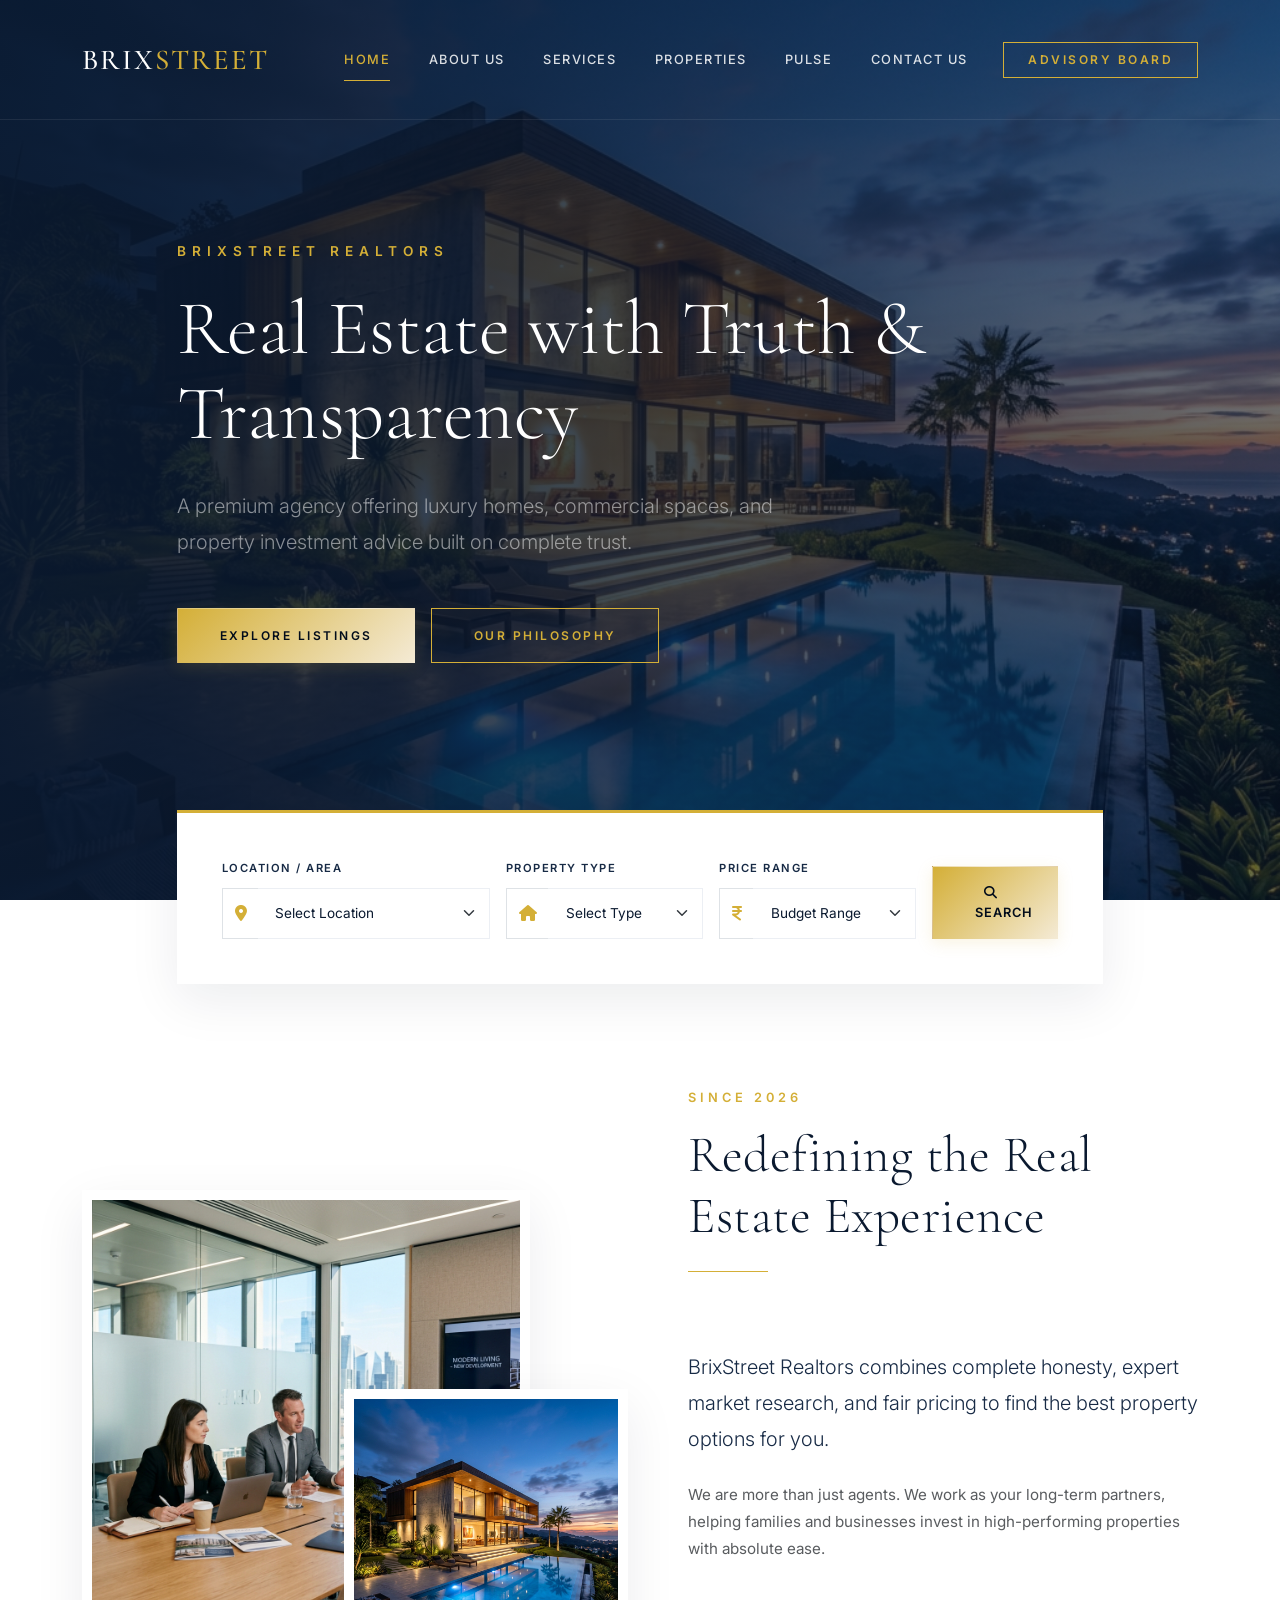
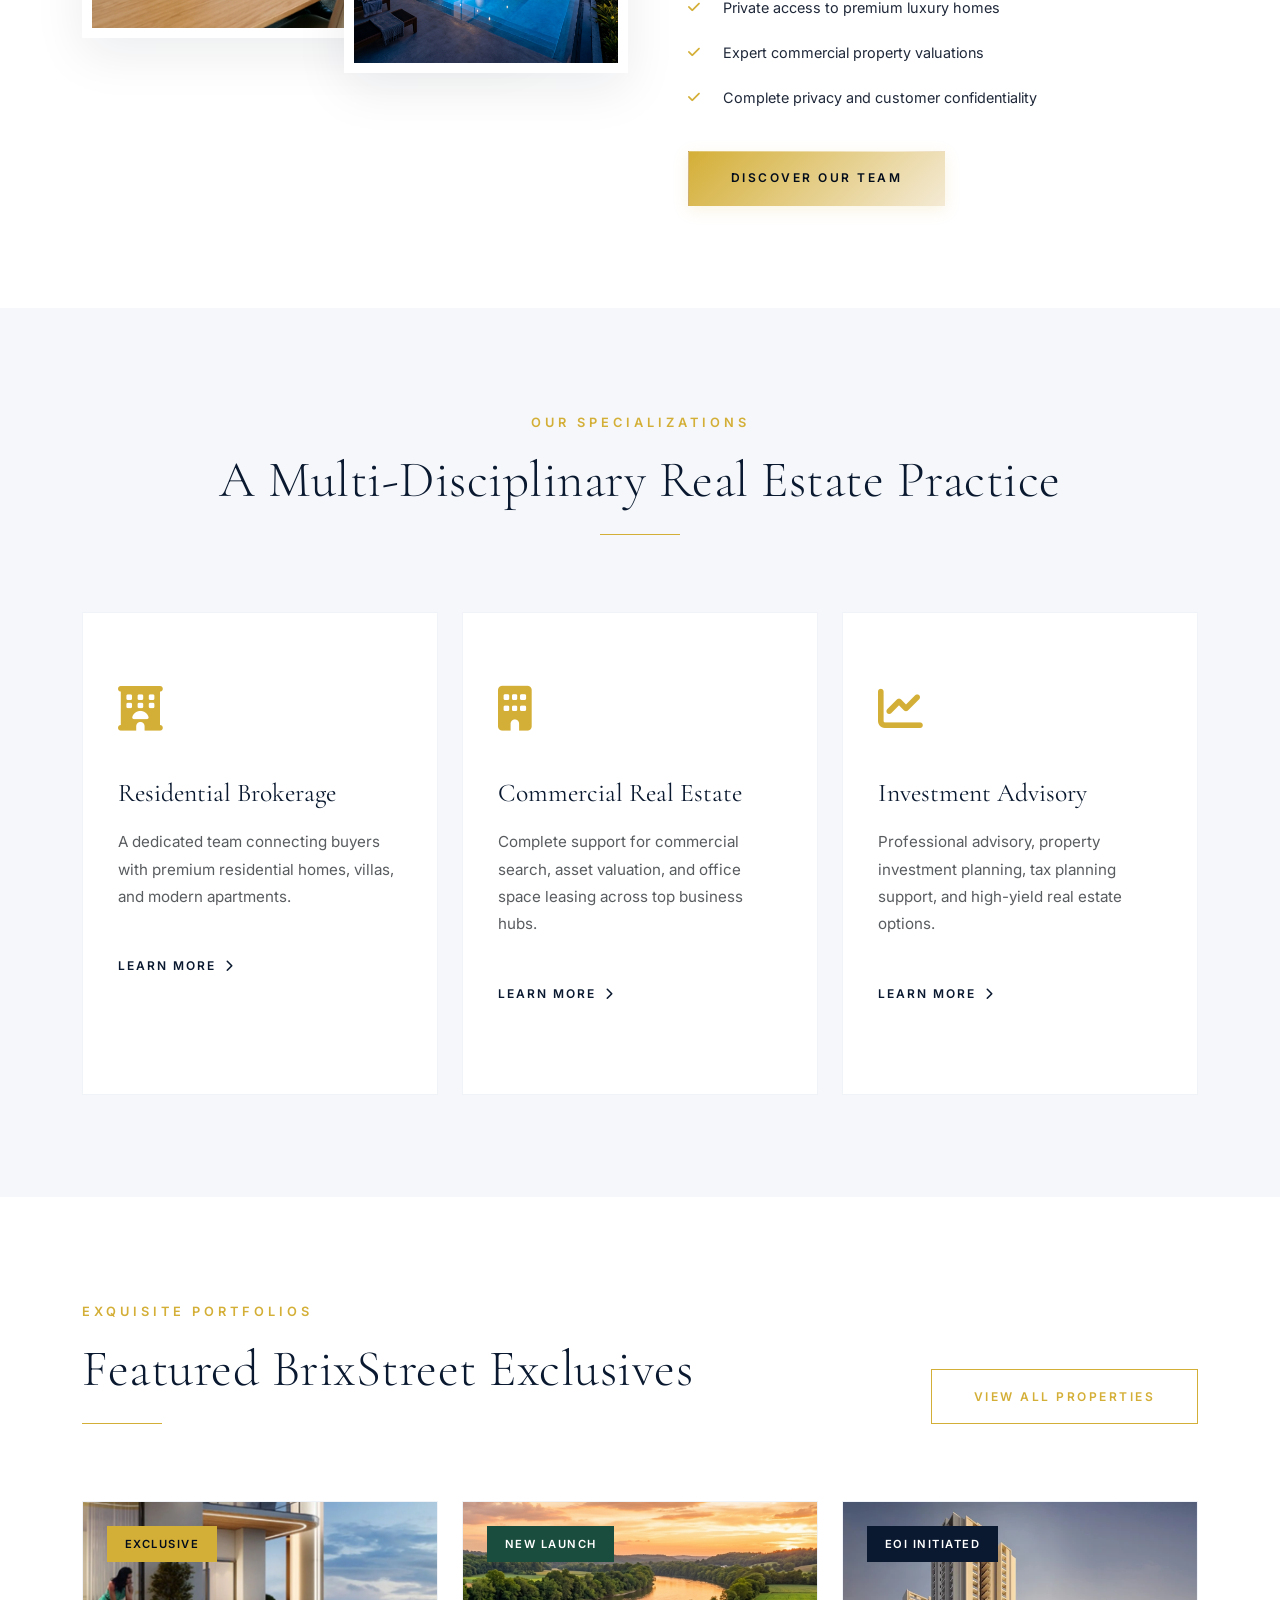
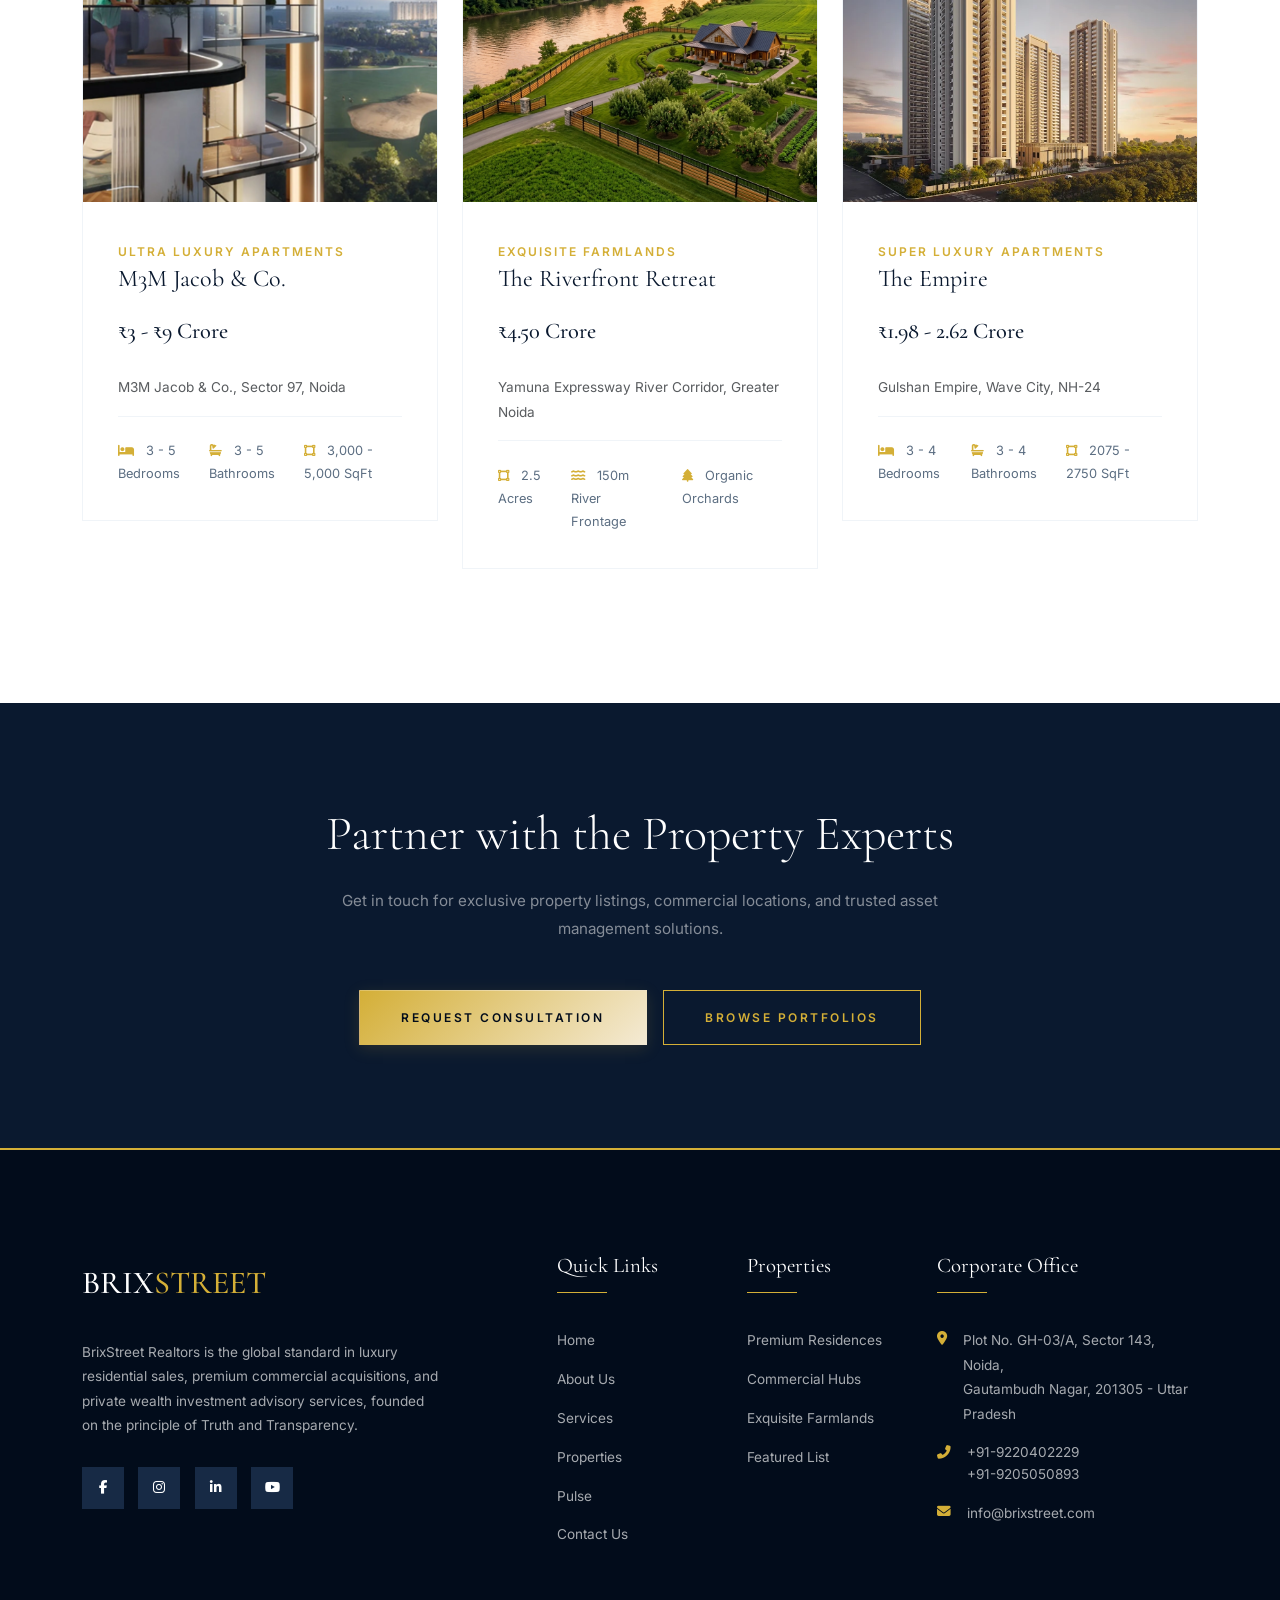
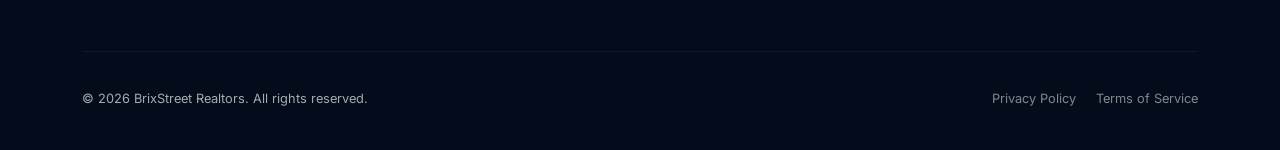
==== commit f4034b58: "Updated property categories to merge residential and add farmland Exquisite Farmland added to proper" ====
--- a/index.html
+++ b/index.html
@@ -145,11 +145,11 @@
                                 <div class="input-group">
                                     <span class="input-group-text bg-white border-end-0 rounded-0 text-muted"><i class="fas fa-home text-gold" aria-hidden="true"></i></span>
                                     <select class="form-select border-start-0 rounded-0" id="search-type" aria-label="Select property type" required>
-                                        <option value="" selected disabled>Select Type</option>
-                                        <option value="residential">Luxury Villa / Apartment</option>
-                                        <option value="commercial">Commercial Office</option>
-                                        <option value="luxury">Signature Penthouse</option>
-                                    </select>
+                                         <option value="" selected disabled>Select Type</option>
+                                         <option value="residential">Premium Residences</option>
+                                         <option value="commercial">Commercial Hubs</option>
+                                         <option value="farmland">Exquisite Farmlands</option>
+                                     </select>
                                 </div>
                             </div>
                             <div class="col-md-3">
@@ -360,9 +360,9 @@
                 <div class="col-md-4 col-lg-2">
                     <h4 class="font-heading text-white">Properties</h4>
                     <ul class="footer-links">
-                        <li><a href="properties.html?type=luxury">Luxury Estates</a></li>
-                        <li><a href="properties.html?type=residential">Residential Villas</a></li>
+                        <li><a href="properties.html?type=residential">Premium Residences</a></li>
                         <li><a href="properties.html?type=commercial">Commercial Hubs</a></li>
+                        <li><a href="properties.html?type=farmland">Exquisite Farmlands</a></li>
                         <li><a href="properties.html">Featured List</a></li>
                     </ul>
                 </div>
--- a/css/style.css
+++ b/css/style.css
@@ -418,6 +418,11 @@
 .property-badge.luxury-badge {
     background-color: var(--color-gold);
     color: var(--color-primary-dark);
+}
+
+.property-badge.farmland-badge {
+    background-color: #1b4d3e;
+    color: #FFFFFF;
 }
 
 .property-content {
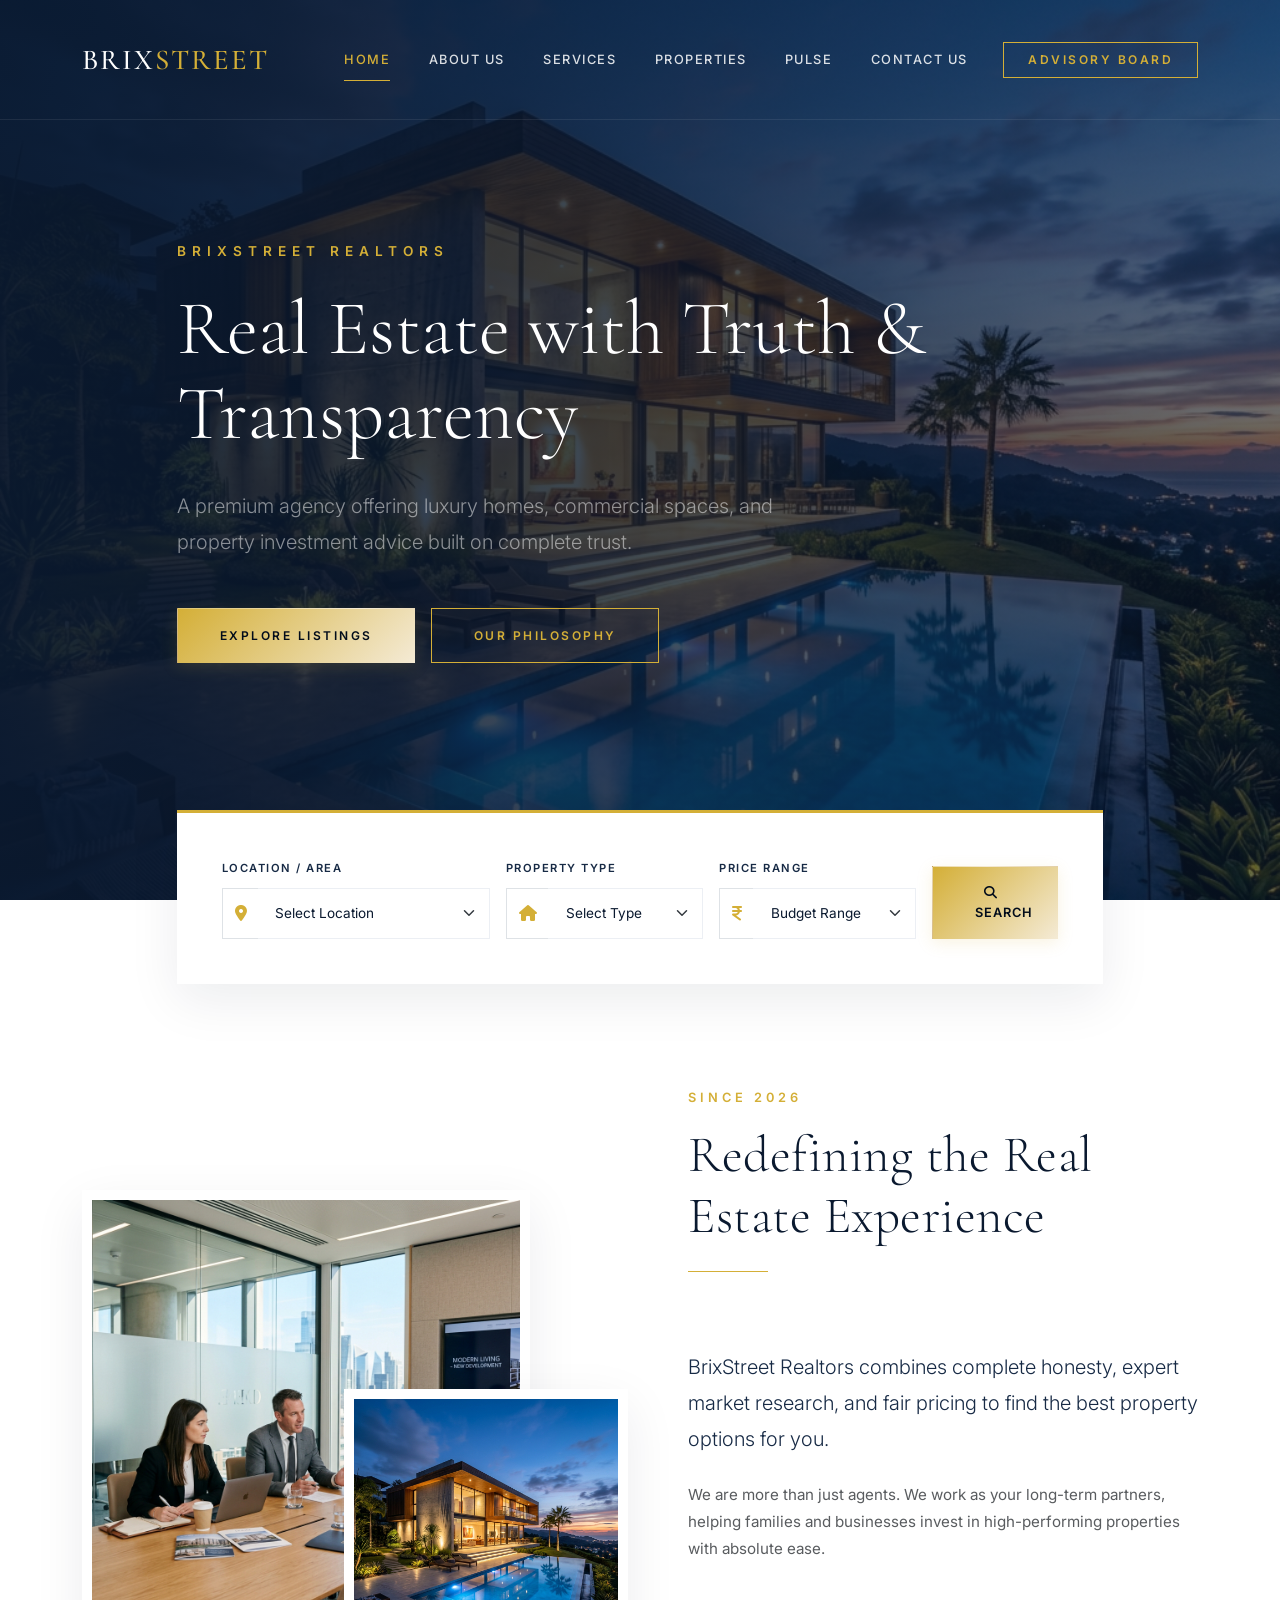
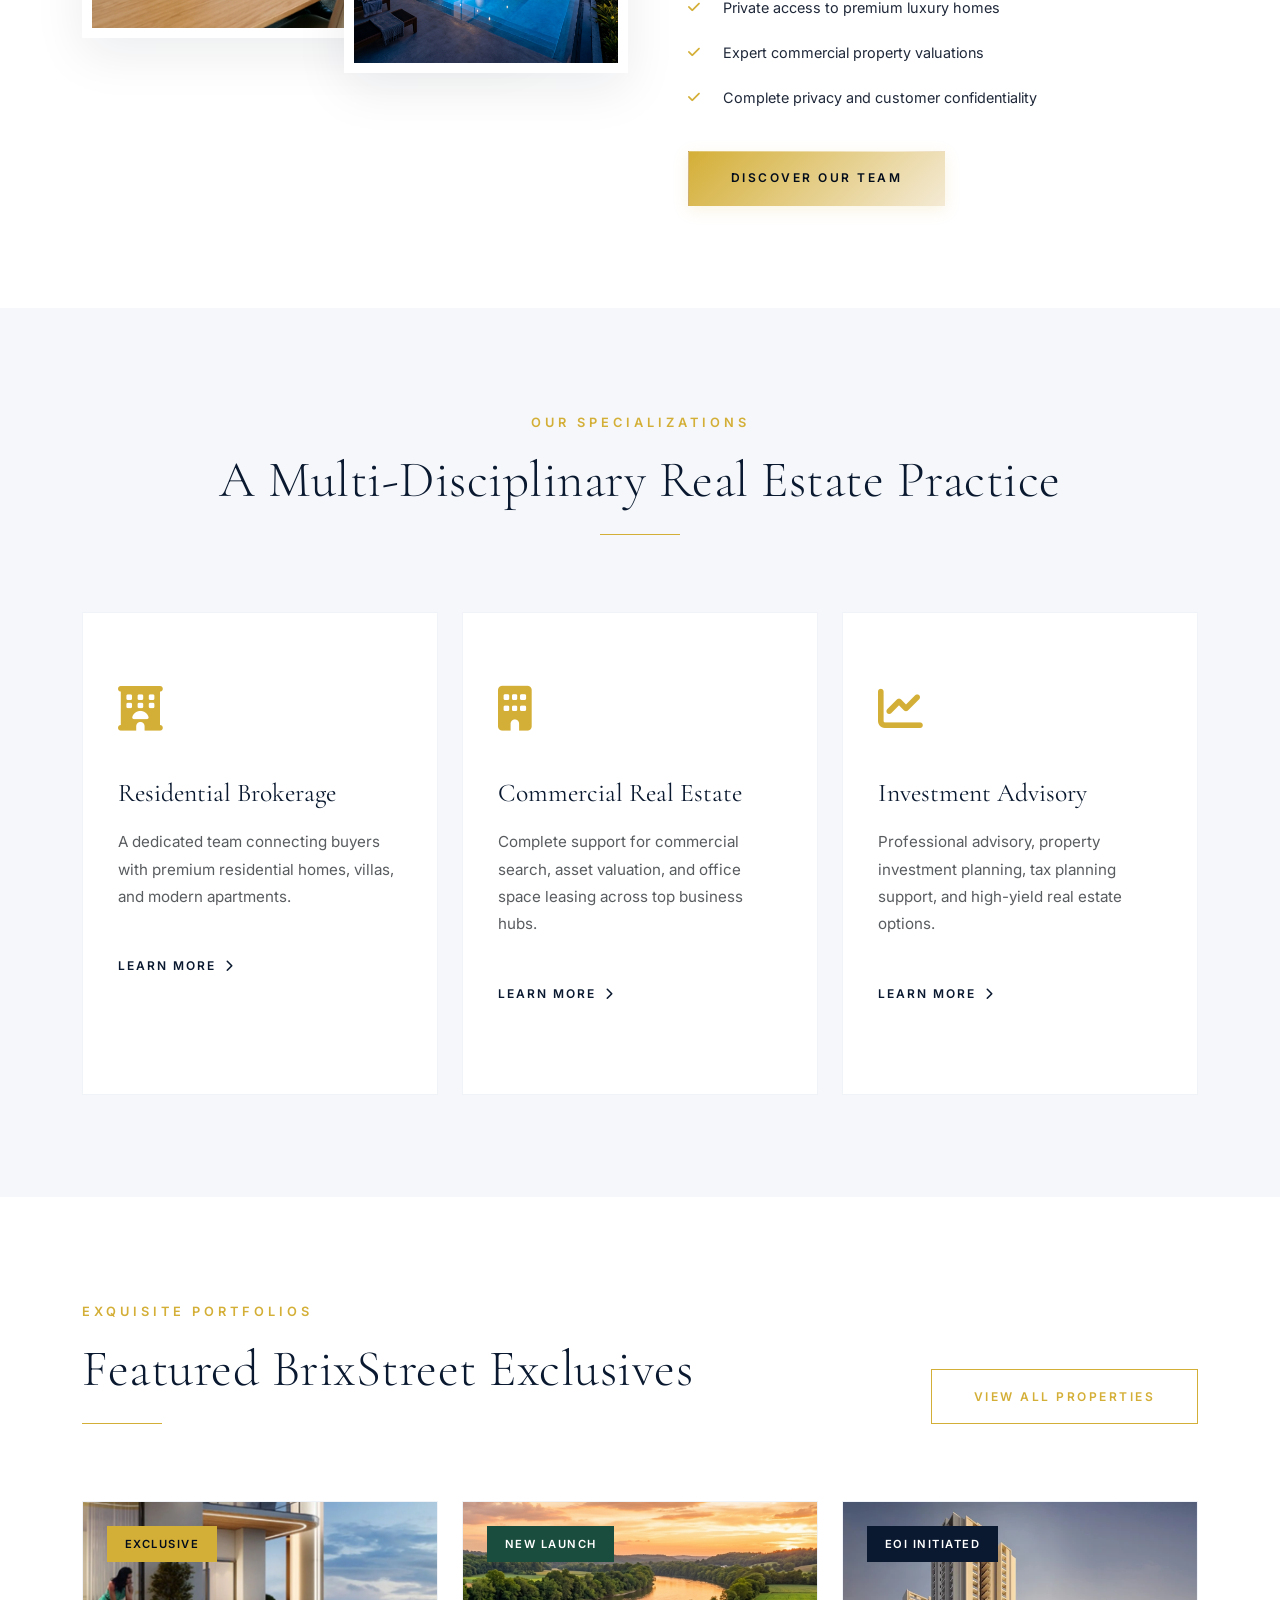
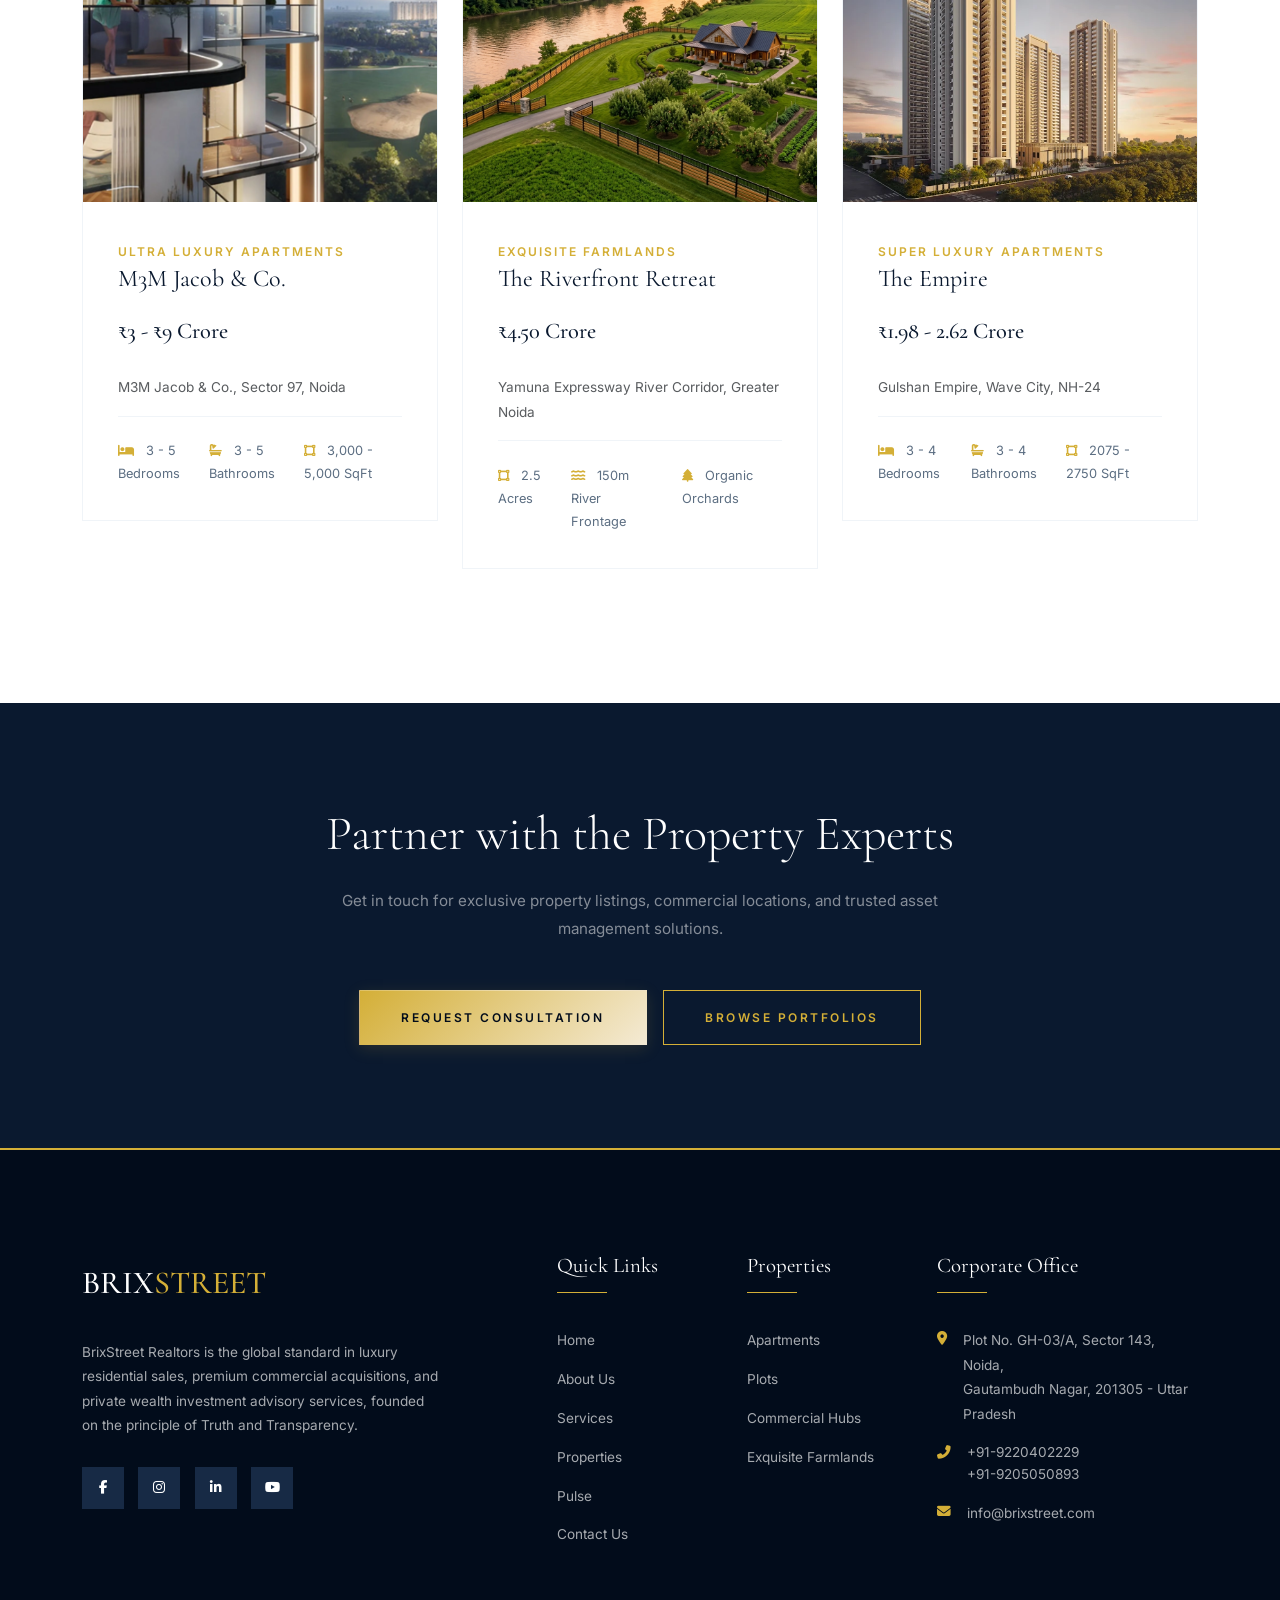
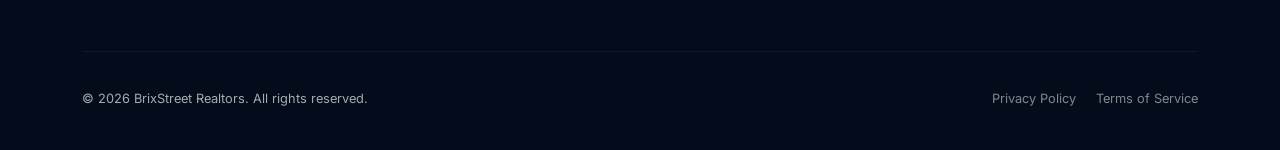
==== commit 7f193dbf: "Added sub-category for Plots and apartments Renamed Premium Residences to Residential Brought sub-ca" ====
--- a/index.html
+++ b/index.html
@@ -146,7 +146,8 @@
                                     <span class="input-group-text bg-white border-end-0 rounded-0 text-muted"><i class="fas fa-home text-gold" aria-hidden="true"></i></span>
                                     <select class="form-select border-start-0 rounded-0" id="search-type" aria-label="Select property type" required>
                                          <option value="" selected disabled>Select Type</option>
-                                         <option value="residential">Premium Residences</option>
+                                         <option value="residential-apartments">Residential - Apartments</option>
+                                         <option value="residential-plots">Residential - Plots</option>
                                          <option value="commercial">Commercial Hubs</option>
                                          <option value="farmland">Exquisite Farmlands</option>
                                      </select>
@@ -360,10 +361,10 @@
                 <div class="col-md-4 col-lg-2">
                     <h4 class="font-heading text-white">Properties</h4>
                     <ul class="footer-links">
-                        <li><a href="properties.html?type=residential">Premium Residences</a></li>
+                        <li><a href="properties.html?type=residential-apartments">Apartments</a></li>
+                        <li><a href="properties.html?type=residential-plots">Plots</a></li>
                         <li><a href="properties.html?type=commercial">Commercial Hubs</a></li>
                         <li><a href="properties.html?type=farmland">Exquisite Farmlands</a></li>
-                        <li><a href="properties.html">Featured List</a></li>
                     </ul>
                 </div>
                 <div class="col-md-4 col-lg-3">
--- a/css/style.css
+++ b/css/style.css
@@ -768,6 +768,30 @@
     color: var(--color-gold);
     border-bottom-color: var(--color-gold);
 }
+
+/* --- Sub-Filters --- */
+.sub-filter-btn {
+    border: 1px solid #E5E9F0;
+    background: transparent;
+    padding: 0.4rem 1.2rem;
+    margin: 0.3rem;
+    font-family: var(--font-body);
+    font-weight: 500;
+    font-size: 0.7rem;
+    letter-spacing: 1px;
+    text-transform: uppercase;
+    color: var(--color-primary-light);
+    border-radius: 20px;
+    transition: var(--transition-smooth);
+}
+
+.sub-filter-btn:hover,
+.sub-filter-btn.active {
+    color: #FFFFFF;
+    background-color: var(--color-primary);
+    border-color: var(--color-primary);
+}
+
 
 /* --- Testimonials --- */
 .testimonial-section {
